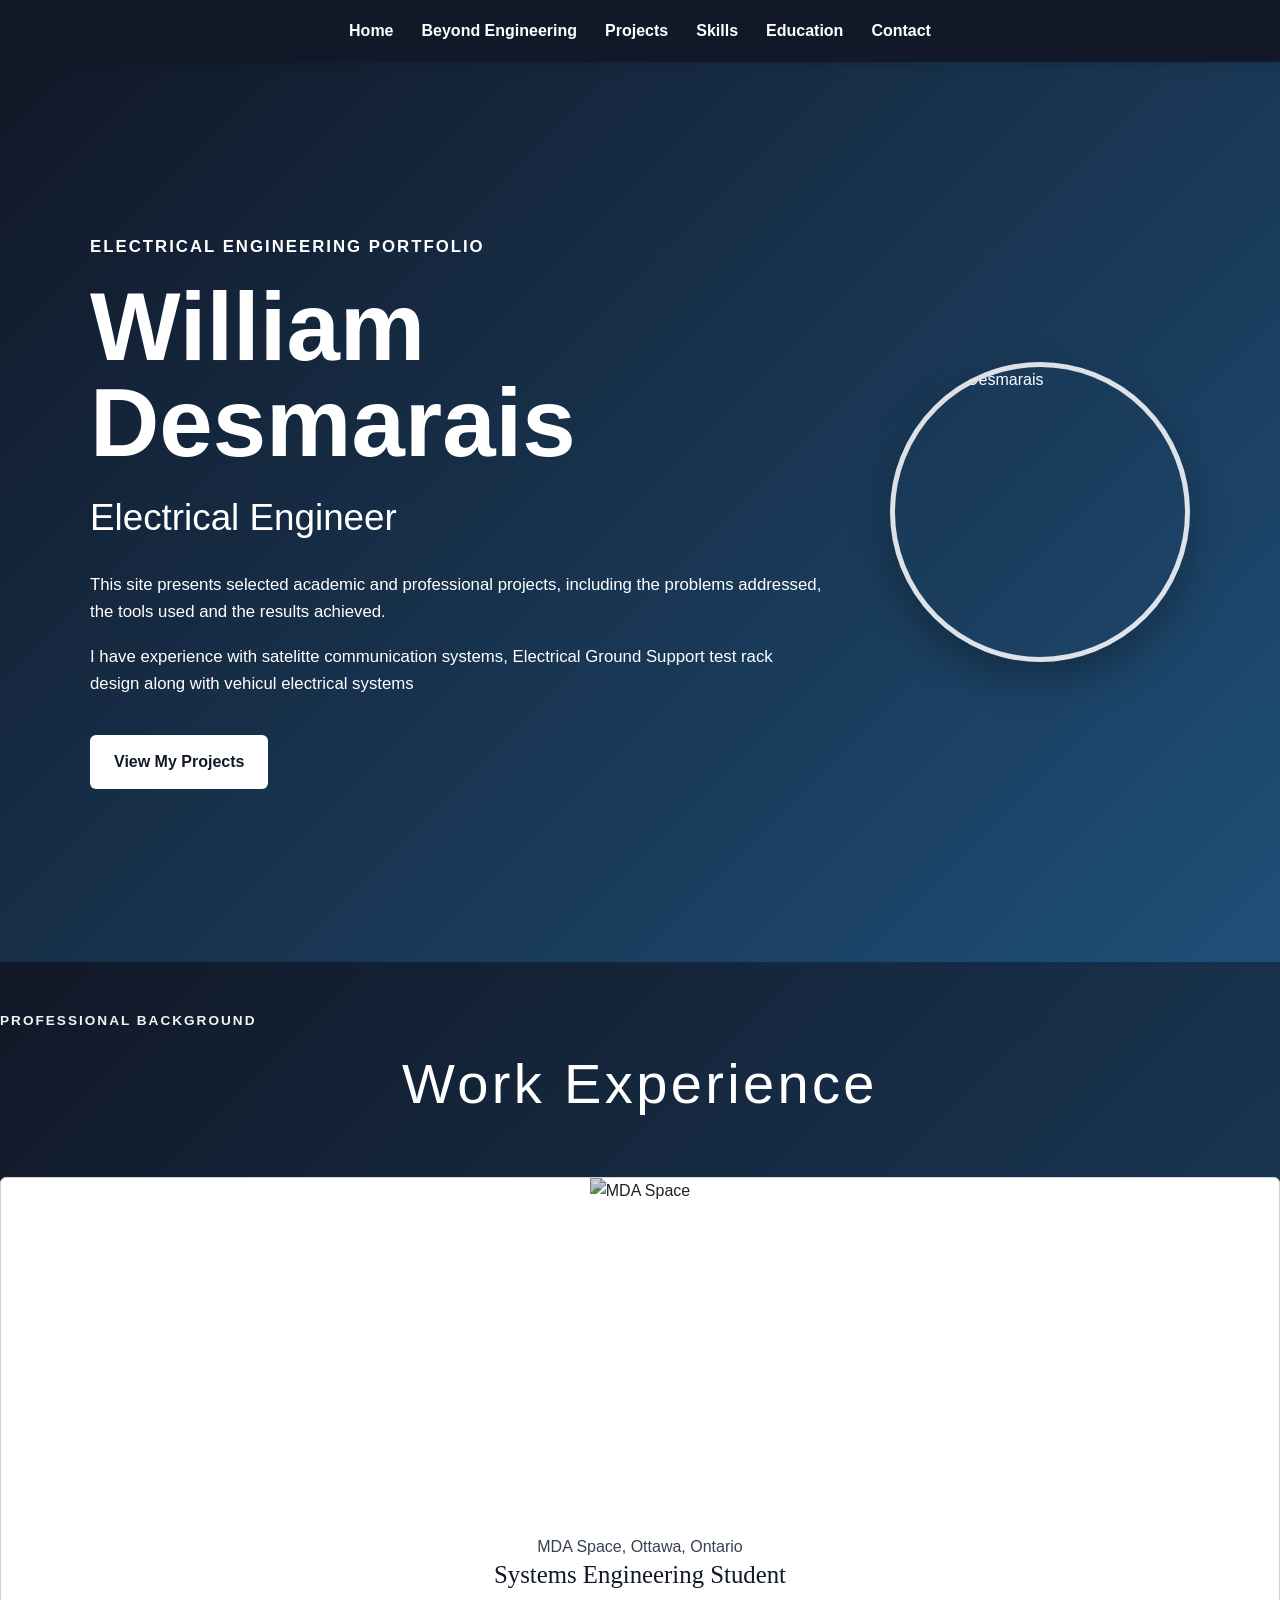
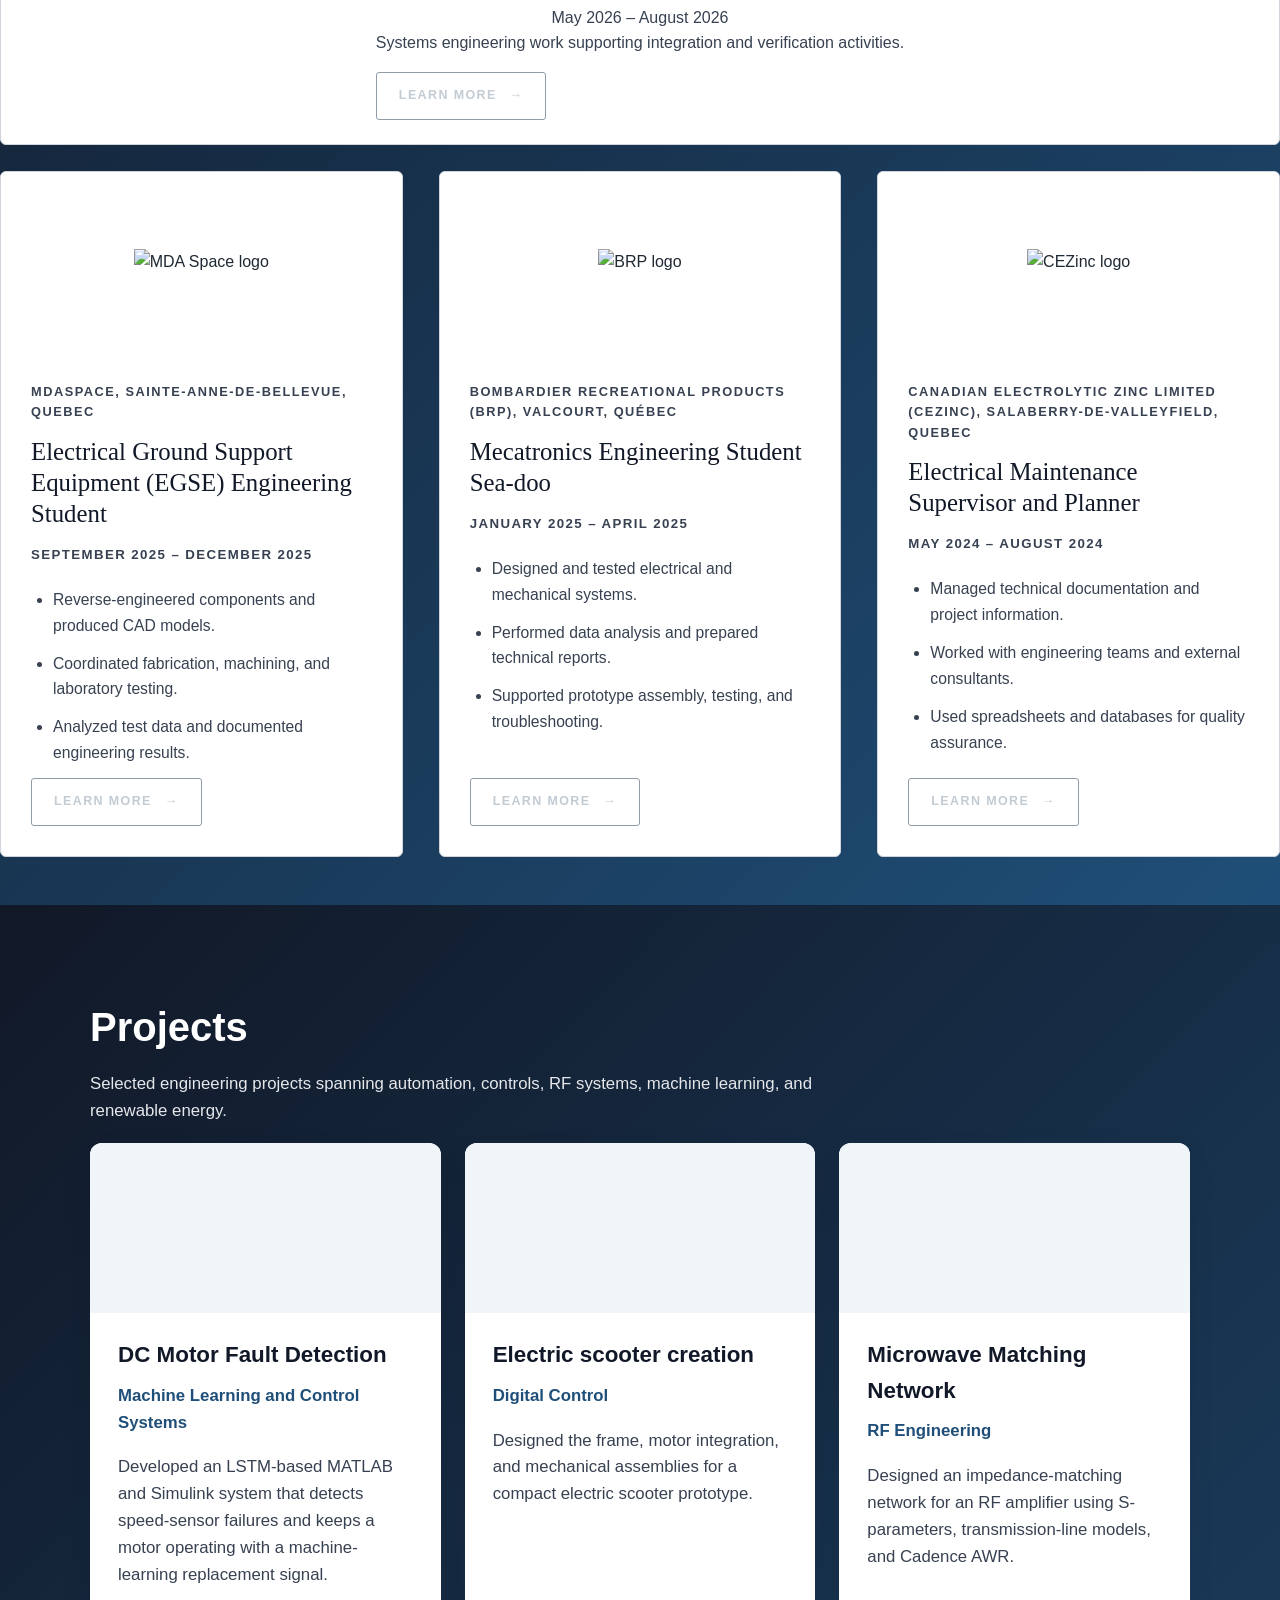
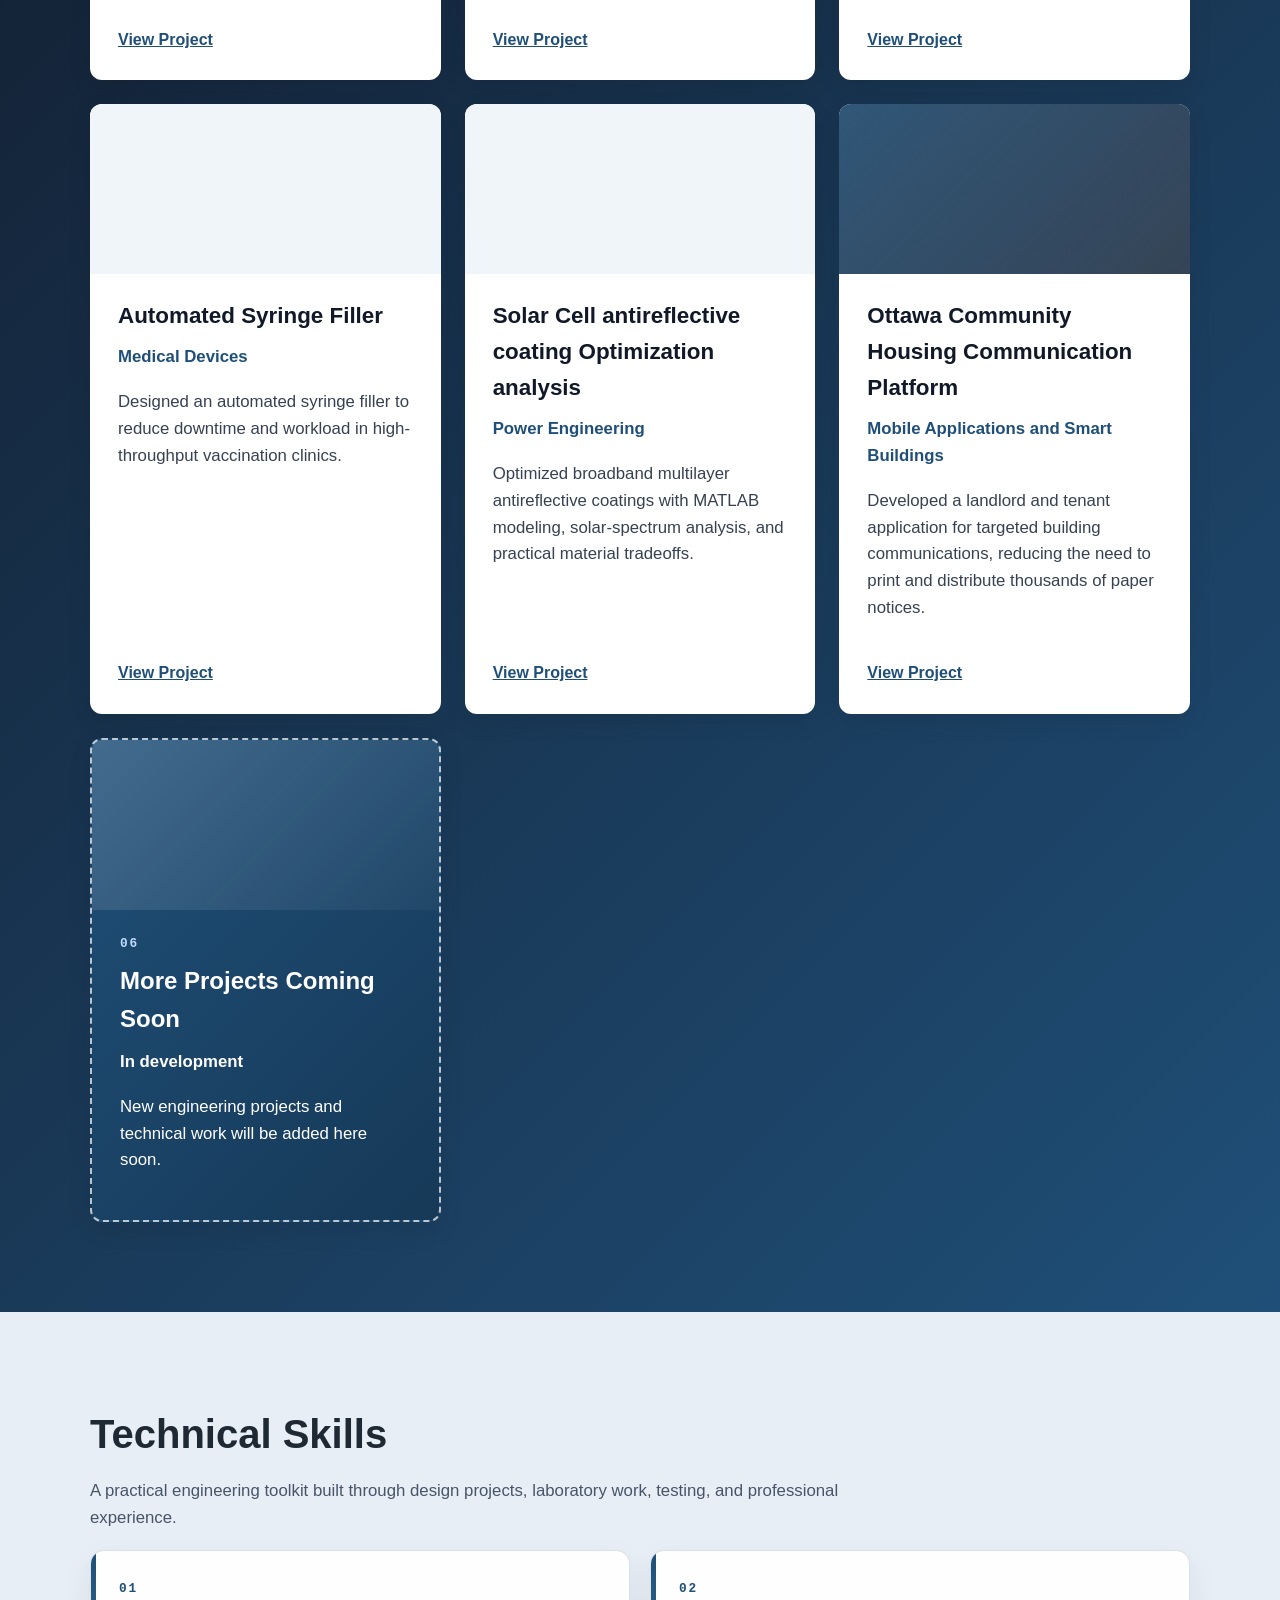
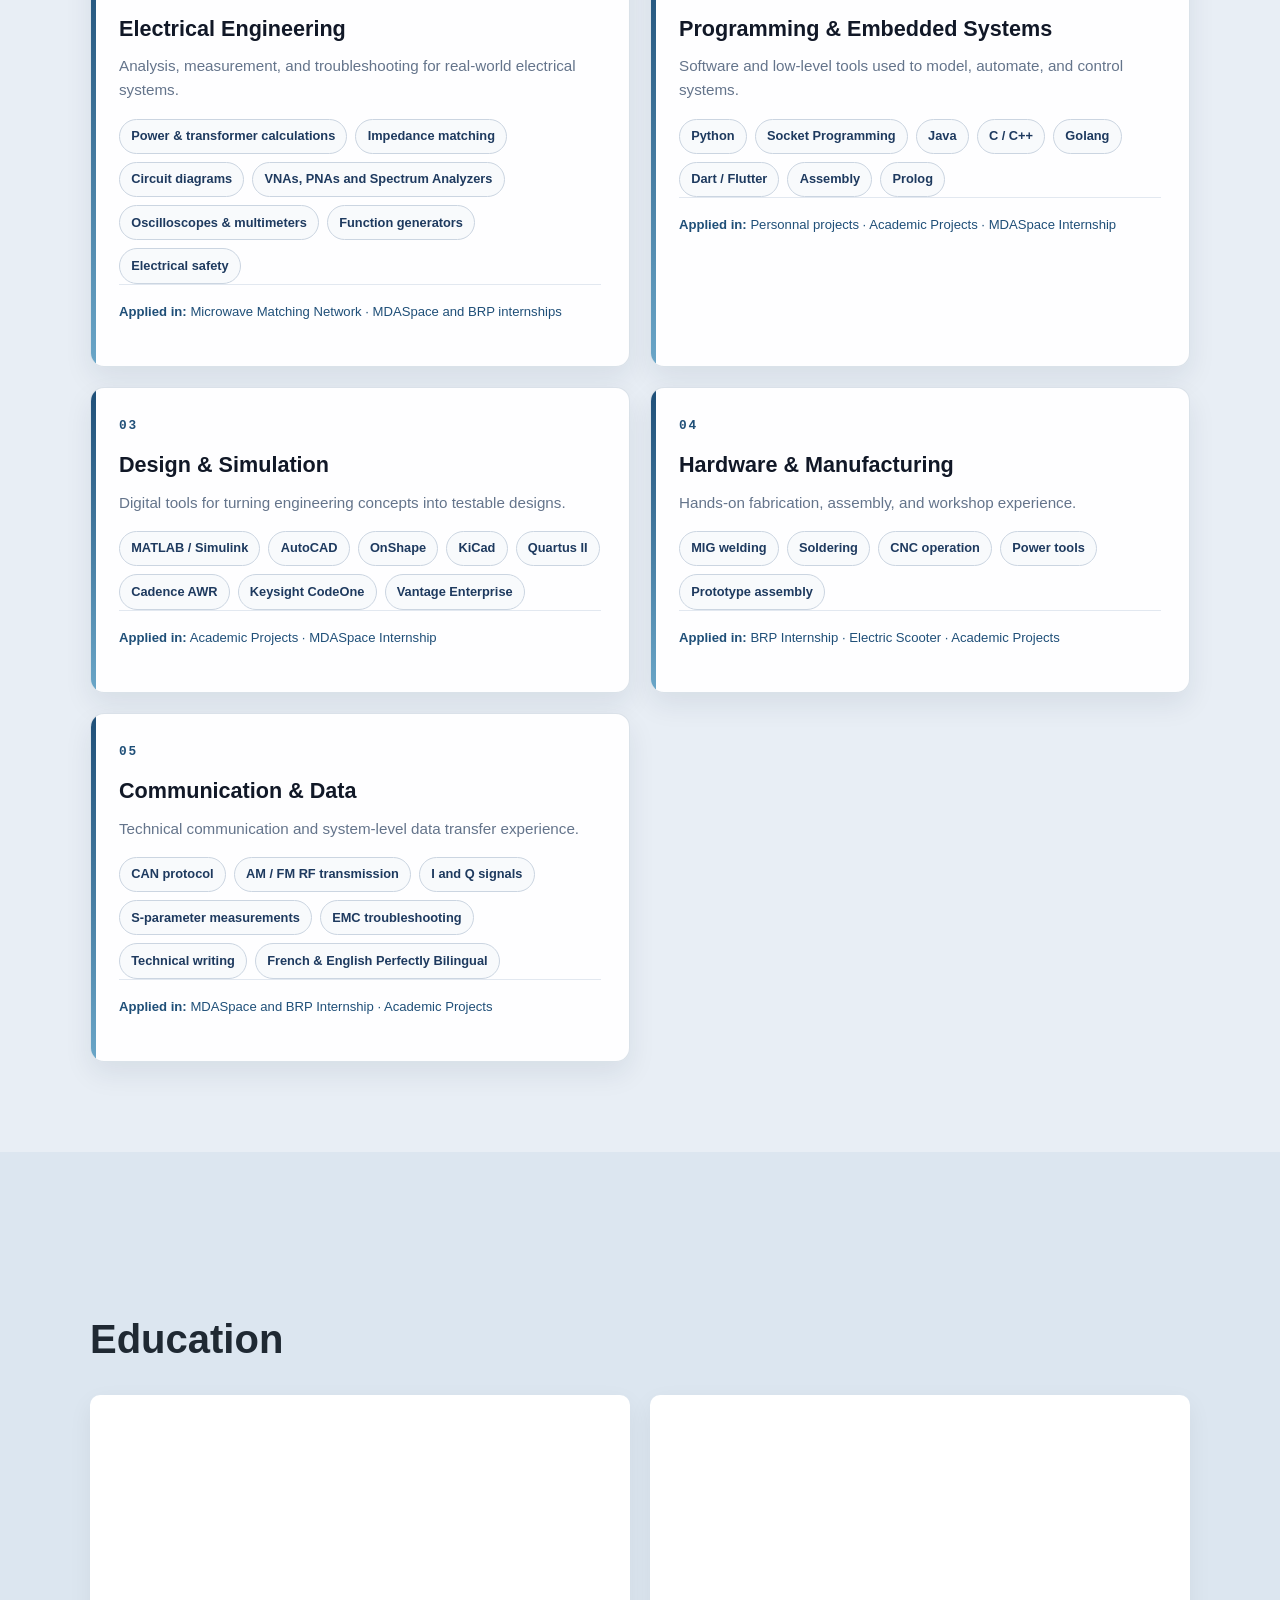
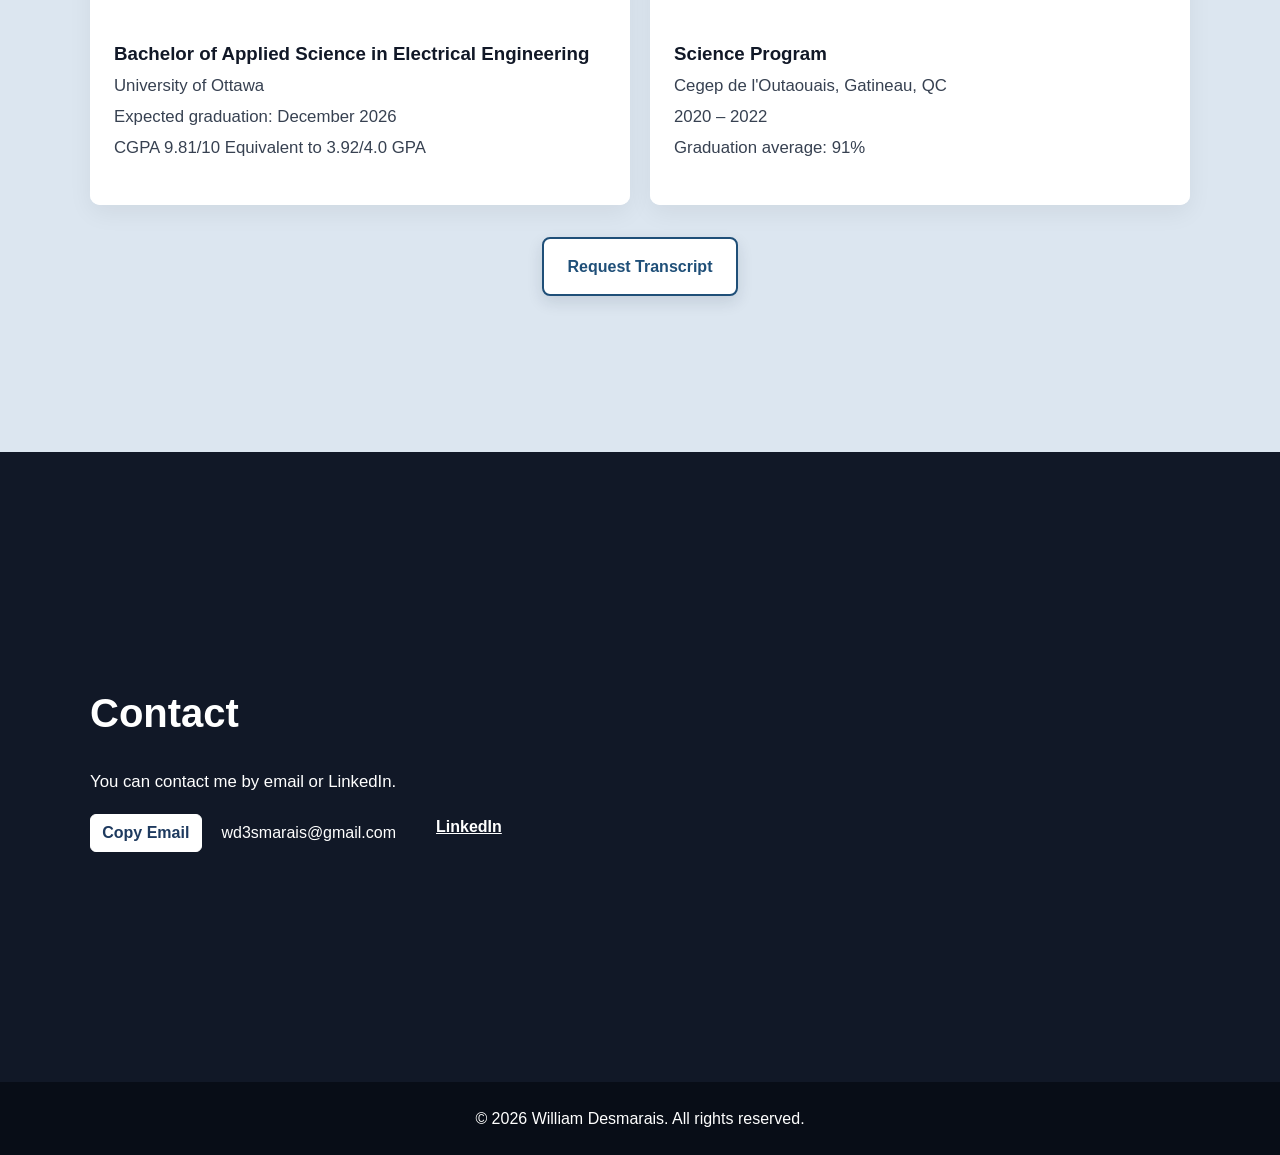
==== index.html @ 2b7c66ec "Rename website portfolio.html to index.html" ====
<!DOCTYPE html>
<html lang="en">
<head>
  <meta charset="UTF-8">

  <meta
    name="viewport"
    content="width=device-width, initial-scale=1.0"
  >

  <title>My Engineering Portfolio</title>

  <link rel="stylesheet" href="styles.css">
</head>

<body>

  <header class="site-header">
    <nav class="navigation">
      <a href="#home">Home</a>
      <a href="about-me.html">Beyond Engineering</a>
      <a href="#projects">Projects</a>
      <a href="#skills">Skills</a>
      <a href="#education">Education</a>
      <a href="#contact">Contact</a>
    </nav>
  </header>

  <main>

    <section id="home" class="section hero-section">
      <div class="content">
        <div class="home-hero-layout">
          <div class="home-hero-copy">
            <p class="eyebrow">Electrical Engineering Portfolio</p>

            <h1>William Desmarais</h1>

            <h2>Electrical Engineer</h2>
            <p>
              This site presents selected academic and professional projects, including the problems addressed, the tools used and the results achieved.
            </p>
            <p>
              I have experience with satelitte communication systems, Electrical Ground Support test rack design along with vehicul electrical systems
            </p>

            <a class="button" href="#projects">
              View My Projects
            </a>
          </div>

          <img
            class="home-profile-image"
            src="images/linkedin-profile.jpg"
            alt="William Desmarais"
          >
        </div>
      </div>
    </section>

    <section id="experience" class="experience-section">
      <div class="experience-container">

        <p class="section-label">Professional Background</p>
        <h2 class="experience-heading">Work Experience</h2>

        <!-- Wide experience (MDASpace) -->
        <div class="experience-card experience-card--wide card--mdaspace">
          <div class="card-image">
                    <img src="images/MDA_Aurora.png" alt="MDA Space" />
          </div>
          <div class="card-content">
            <span class="card-company">MDA Space, Ottawa, Ontario</span>
            <h3 class="card-title">Systems Engineering Student</h3>
            <span class="card-date">May 2026 – August 2026</span>
            <p class="card-coming-soon">Systems engineering work supporting integration and verification activities.</p>
            <a href="mda-space.html" class="experience-button" style="margin-top:1rem">Learn More <span>→</span></a>
          </div>
        </div>

        <div class="experience-grid">

          <!-- Experience 1 -->
           <article class="experience-card">
            <div class="experience-image-box">
              <img
                src="images/MDA.png"
                alt="MDA Space logo"
                class="experience-logo"
              >
            </div>

            <div class="experience-content">
              <p class="experience-company">
                MDASpace, Sainte-Anne-de-Bellevue, Quebec
              </p>

              <h3>Electrical Ground Support Equipment (EGSE) Engineering Student </h3>

              <p class="experience-date">
                September 2025 – December 2025
              </p>

              <ul class="experience-list">
                <li>
                  Reverse-engineered components and produced CAD models.
                </li>

                <li>
                  Coordinated fabrication, machining, and laboratory testing.
                </li>

                <li>
                  Analyzed test data and documented engineering results.
                </li>
              </ul>

              <a href="mda-space.html" class="experience-button">
                Learn More <span>→</span>
              </a>
            </div>
          </article>
          

          <!-- Experience 2 -->
          <article class="experience-card">

            <div class="experience-image-box">
              <img
                src="images/brp.png"
                alt="BRP logo"
                class="experience-logo"
              >
            </div>

            <div class="experience-content">
              <p class="experience-company">
                Bombardier Recreational Products (BRP), Valcourt, Québec
              </p>

              <h3>Mecatronics Engineering Student Sea-doo</h3>

              <p class="experience-date">
                January 2025 – April 2025
              </p>

              <ul class="experience-list">
                <li>
                  Designed and tested electrical and mechanical systems.
                </li>

                <li>
                  Performed data analysis and prepared technical reports.
                </li>

                <li>
                  Supported prototype assembly, testing, and troubleshooting.
                </li>
              </ul>

              <a href="brp.html" class="experience-button">
                Learn More <span>→</span>
              </a>
            </div>

          </article>

          <!-- Experience 3 -->
          <article class="experience-card card--cezinc">
            <div class="experience-image-box">
              <img
                src="images/cezinc_logo.png"
                alt="CEZinc logo"
                class="experience-logo"
              >
            </div>

            <div class="experience-content">
              <p class="experience-company">
                Canadian Electrolytic Zinc Limited (CEZinc), Salaberry-de-Valleyfield, Quebec
              </p>

              <h3>Electrical Maintenance Supervisor and Planner</h3>

              <p class="experience-date">
                May 2024 – August 2024
              </p>

              <ul class="experience-list">
                <li>
                  Managed technical documentation and project information.
                </li>

                <li>
                  Worked with engineering teams and external consultants.
                </li>

                <li>
                  Used spreadsheets and databases for quality assurance.
                </li>
              </ul>

              <a href="cezinc.html" class="experience-button">
                Learn More <span>→</span>
              </a>
            </div>
          </article>

        </div>
      </div>
    </section>

    <section id="projects" class="section projects-section">
      <div class="content">
        <h2>Projects</h2>
        <p class="projects-intro">Selected engineering projects spanning automation, controls, RF systems, machine learning, and renewable energy.</p>

        <div class="project-grid">

          <article class="project-card">
            <div class="project-card__image" style="background-image: url('images/MATLab_Simulink_motor.png');"></div>
            <h3>DC Motor Fault Detection</h3>

            <p class="project-category">
              Machine Learning and Control Systems
            </p>
            

            <p>Developed an LSTM-based MATLAB and Simulink system that detects speed-sensor failures and keeps a motor operating with a machine-learning replacement signal.</p>

            <a href="dc-motor-fault-detection.html">View Project</a>
          </article>

          <article class="project-card">
            <div class="project-card__image" style="background-image: url('images/dog.png');"></div>
            <h3>Electric scooter creation</h3>

            <p class="project-category">
              Digital Control
            </p>

            <p>Designed the frame, motor integration, and mechanical assemblies for a compact electric scooter prototype.</p>

            <a href="electric-scooter-project.html">View Project</a>
          </article>

          <article class="project-card">
            <div class="project-card__image" style="background-image: url('images/Cadence_AWR5_real_design.png');"></div>
            <h3>Microwave Matching Network</h3>

            <p class="project-category">
              RF Engineering
            </p>

            <p>Designed an impedance-matching network for an RF amplifier using S-parameters, transmission-line models, and Cadence AWR.</p>

            <a href="microwave-matching-network.html">View Project</a>
          </article>

          <article class="project-card">
            <div class="project-card__image" style="background-image: url('images/vaccin_filler1.png');"></div>
            <h3>Automated Syringe Filler</h3>

            <p class="project-category">
              Medical Devices
            </p>

            <p>Designed an automated syringe filler to reduce downtime and workload in high-throughput vaccination clinics.</p>

            <a href="automated-syringe-filler.html">View Project</a>
          </article>
          <article class="project-card">
            <div class="project-card__image" style="background-image: url('images/solar-cells.jpg');"></div>
            <h3>Solar Cell antireflective coating Optimization analysis</h3>

            <p class="project-category">
              Power Engineering
            </p>

            <p>Optimized broadband multilayer antireflective coatings with MATLAB modeling, solar-spectrum analysis, and practical material tradeoffs.</p>

            <a href="solar-cell-antireflective-coating.html">View Project</a>
          </article>

          <article class="project-card project-card--housing">
            <div class="project-card__image" aria-hidden="true"></div>
            <h3>Ottawa Community Housing Communication Platform</h3>

            <p class="project-category">
              Mobile Applications and Smart Buildings
            </p>

            <p>Developed a landlord and tenant application for targeted building communications, reducing the need to print and distribute thousands of paper notices.</p>

            <a href="ottawa-community-housing.html">View Project</a>
          </article>

          <article class="project-card project-card--coming-soon">
            <div class="project-card__image" aria-hidden="true"></div>
            <span class="project-card__number">06</span>
            <h3>More Projects Coming Soon</h3>
            <p class="project-category">In development</p>
            <p>New engineering projects and technical work will be added here soon.</p>
          </article>

        </div>
      </div>
    </section>

    <section id="skills" class="section">
      <div class="content">
        <h2>Technical Skills</h2>
        <p class="skills-intro">
          A practical engineering toolkit built through design projects, laboratory work, testing, and professional experience.
        </p>

        <div class="skills-grid">
          <article class="skill-group">
            <span class="skill-group__number">01</span>
            <h3>Electrical Engineering</h3>
            <p>Analysis, measurement, and troubleshooting for real-world electrical systems.</p>
            <div class="skill-tags">
              <span class="skill">Power & transformer calculations</span>
              <span class="skill">Impedance matching</span>
              <span class="skill">Circuit diagrams</span>
              <span class="skill">VNAs, PNAs and Spectrum Analyzers </span>
              <span class="skill">Oscilloscopes & multimeters</span>
              <span class="skill">Function generators</span>
              <span class="skill">Electrical safety</span>
            </div>
            <p class="skill-application"><strong>Applied in:</strong> Microwave Matching Network · MDASpace and BRP internships </p>
          </article>

          <article class="skill-group">
            <span class="skill-group__number">02</span>
            <h3>Programming & Embedded Systems</h3>
            <p>Software and low-level tools used to model, automate, and control systems.</p>
            <div class="skill-tags">
              <span class="skill">Python</span>
              <span class="skill">Socket Programming</span>
              <span class="skill">Java</span>
              <span class="skill">C / C++</span>
              <span class="skill">Golang</span>
              <span class="skill">Dart / Flutter</span>
              <span class="skill">Assembly</span>
              <span class="skill">Prolog</span>
            </div>
            <p class="skill-application"><strong>Applied in:</strong> Personnal projects · Academic Projects · MDASpace Internship</p>
          </article>

          <article class="skill-group">
            <span class="skill-group__number">03</span>
            <h3>Design & Simulation</h3>
            <p>Digital tools for turning engineering concepts into testable designs.</p>
            <div class="skill-tags">
              <span class="skill">MATLAB / Simulink</span>
              <span class="skill">AutoCAD</span>
              <span class="skill">OnShape</span>
              <span class="skill">KiCad</span>
              <span class="skill">Quartus II</span>
              <span class="skill">Cadence AWR</span>
              <span class="skill">Keysight CodeOne</span>
              <span class="skill">Vantage Enterprise</span>
            </div>
            <p class="skill-application"><strong>Applied in:</strong> Academic Projects · MDASpace Internship </p>
          </article>

          <article class="skill-group">
            <span class="skill-group__number">04</span>
            <h3>Hardware & Manufacturing</h3>
            <p>Hands-on fabrication, assembly, and workshop experience.</p>
            <div class="skill-tags">
              <span class="skill">MIG welding</span>
              <span class="skill">Soldering</span>
              <span class="skill">CNC operation</span>
              <span class="skill">Power tools</span>
              <span class="skill">Prototype assembly</span>
            </div>
            <p class="skill-application"><strong>Applied in:</strong> BRP Internship · Electric Scooter · Academic Projects</p>
          </article>

          <article class="skill-group">
            <span class="skill-group__number">05</span>
            <h3>Communication & Data</h3>
            <p>Technical communication and system-level data transfer experience.</p>
            <div class="skill-tags">
              <span class="skill">CAN protocol</span>
              <span class="skill">AM / FM RF transmission</span>
              <span class="skill">I and Q signals</span>
              <span class="skill">S-parameter measurements</span>
              <span class="skill">EMC troubleshooting</span>
              <span class="skill">Technical writing</span>
              <span class="skill">French & English Perfectly Bilingual</span>
            </div>
            <p class="skill-application"><strong>Applied in:</strong> MDASpace and BRP Internship · Academic Projects</p>
          </article>
        </div>
      </div>
    </section>

    <section id="education" class="section alternate-section">
      <div class="content">
        <h2>Education</h2>

        <div class="education-grid">

          <article class="education-card">
            <div class="education-bg education-bg--uottawa" aria-hidden="true"></div>
            <div class="education-content">
              <h3>Bachelor of Applied Science in Electrical Engineering</h3>
              <p>University of Ottawa</p>
              <p>Expected graduation: December 2026</p>
              <p>CGPA 9.81/10 Equivalent to 3.92/4.0 GPA</p>
            </div>
          </article>

          <article class="education-card">
            <div class="education-bg education-bg--cegep" aria-hidden="true"></div>
            <div class="education-content">
              <h3>Science Program</h3>
              <p>Cegep de l'Outaouais, Gatineau, QC</p>
              <p>2020 – 2022</p>
              <p>Graduation average: 91%</p>
            </div>
          </article>

        </div>
        <div class="transcript-link-heading">
          <a
            class="transcript-link"
            href="https://drive.google.com/file/d/1nlEFDDzpBe4-nw4jWjgIbIqHIEkdgCs4/view?usp=sharing"
            target="_blank"
            rel="noopener"
          >
            Request Transcript
          </a>
        </div>
      </div>
    </section>

    <section id="contact" class="section contact-section">
      <div class="content">
        <h2>Contact</h2>

        <p>
          You can contact me by email or LinkedIn.
        </p>

        <div class="contact-links">
          <button
            type="button"
            class="contact-email-button"
            data-email="wd3smarais@gmail.com"
          >
            Copy Email
          </button>
          <span class="contact-email-address">wd3smarais@gmail.com</span>
          <span class="contact-copy-status" role="status" aria-live="polite"></span>
          <a href="https://www.linkedin.com/in/william-desmarais-288b502a0/" target="_blank">LinkedIn</a>
        </div>
      </div>
    </section>

  </main>

  <footer class="site-footer">
    <p>© 2026 William Desmarais. All rights reserved.</p>
  </footer>

  <script>
    const copyEmailButton = document.querySelector('.contact-email-button');
    const copyEmailStatus = document.querySelector('.contact-copy-status');

    if (copyEmailButton && copyEmailStatus) {
      copyEmailButton.addEventListener('click', async () => {
        const email = copyEmailButton.dataset.email;

        try {
          await navigator.clipboard.writeText(email);
          copyEmailStatus.textContent = 'Email copied to clipboard.';
        } catch (error) {
          copyEmailStatus.textContent = `Copy failed. Email: ${email}`;
        }
      });
    }
  </script>

</body>
</html>
---- styles.css ----
/* Basic reset */

* {
  box-sizing: border-box;
  margin: 0;
  padding: 0;
}

html {
  scroll-behavior: smooth;
  scroll-padding-top: 70px;
}

body {
  font-family: Arial, Helvetica, sans-serif;
  line-height: 1.6;
  color: #1f2933;
  background-  color: #ffffff;
}

.project-card--housing .project-card__image {
  background:
    linear-gradient(135deg, rgba(31, 79, 120, 0.95), rgba(15, 35, 60, 0.85)),
    repeating-linear-gradient(
      45deg,
      transparent,
      transparent 18px,
      rgba(255, 255, 255, 0.08) 18px,
      rgba(255, 255, 255, 0.08) 20px
    );
}

.project-detail-hero--housing {
  display: flex;
  flex-direction: column;
  justify-content: flex-start;
  gap: 1.5rem;
  padding-top: 2rem;
  background: #111827;
}

.housing-hero-image {
  display: block;
  width: min(900px, 92%);
  height: 260px;
  margin: 0 auto;
  object-fit: contain;
  filter: saturate(0.8);
}

.project-detail-hero--housing .project-detail-hero__content {
  position: relative;
  z-index: 1;
  padding-top: 0;
}

.housing-image-card {
  margin: 2rem 0;
  overflow: hidden;
  border-radius: 10px;
  background: #f3f4f6;
  box-shadow: 0 8px 24px rgba(15, 35, 60, 0.1);
}

.housing-image-card img {
  display: block;
  width: 100%;
  max-height: 560px;
  object-fit: contain;
  background: #ffffff;
}

.housing-image-card figcaption {
  padding: 0.85rem 1rem;
  color: #374151;
  font-size: 0.9rem;
  line-height: 1.5;
  text-align: center;
}

.housing-feature-callout {
  margin-top: 2rem;
}

/* Navigation */

.site-header {
  position: sticky;
  top: 0;
  z-index: 1000;
  background-color: #111827;
  box-shadow: 0 2px 10px rgba(0, 0, 0, 0.15);
}

.navigation {
  max-width: 1100px;
  margin: 0 auto;
  padding: 18px 24px;
  display: flex;
  justify-content: center;
  gap: 28px;
  flex-wrap: wrap;
}

.navigation a {
  color: #ffffff;
  text-decoration: none;
  font-weight: bold;
}

.navigation a:hover {
  text-decoration: underline;
}

/* General sections */

.section {
  min-height: 100vh;
  padding: 90px 24px;
  display: flex;
  align-items: center;
  background-color: #e8eef5;
}

.content {
  width: 100%;
  max-width: 1100px;
  margin: 0 auto;
}

.section h2 {
  font-size: 2.5rem;
  margin-bottom: 24px;
}

.section p {
  max-width: 750px;
  margin-bottom: 18px;
  font-size: 1.05rem;
}

.alternate-section {
  background-color: #dce6f0;
}

/* Hero section */

.hero-section {
  background: linear-gradient(
    135deg,
    #111827,
    #1f4f78
  );

  color: #ffffff;
}

#about,
.experience-section {
  background: linear-gradient(
    135deg,
    #111827,
    #1f4f78
  );
}

#about {
  color: #ffffff;
}

#about p {
  color: #ffffff;
}

.about-page-hero {
  min-height: 58vh;
  padding: 7rem 24px 5rem;
  background: linear-gradient(135deg, #111827, #1f4f78);
  color: #ffffff;
}

.about-page-hero h1 {
  max-width: 800px;
  margin: 0 0 1.25rem;
  font-size: clamp(2.75rem, 7vw, 5.5rem);
  line-height: 1.05;
}

.about-page-hero p:not(.eyebrow) {
  max-width: 720px;
  font-size: 1.15rem;
  line-height: 1.8;
}

.about-activities-section {
  min-height: 70vh;
  padding: 4rem 24px 6rem;
  background: #eef4f8;
}

.about-back-link {
  display: inline-block;
  margin-bottom: 2rem;
  color: #1f4f78;
  font-weight: 700;
  text-decoration: none;
}

.about-back-link:hover {
  color: #111827;
  text-decoration: underline;
}

.about-activities-section h2 {
  margin-bottom: 0.75rem;
  color: #111827;
  font-size: 2.5rem;
}

.about-intro {
  max-width: 720px;
  margin-bottom: 2rem;
  color: #374151;
  font-size: 1.05rem;
}

.about-activity-grid {
  display: grid;
  grid-template-columns: repeat(2, minmax(0, 1fr));
  gap: 1.5rem;
}

.about-activity-card {
  overflow: hidden;
  border-radius: 12px;
  background: #ffffff;
  box-shadow: 0 10px 24px rgba(15, 35, 60, 0.1);
}

.about-activity-card img {
  display: block;
  width: 100%;
  height: 220px;
  object-fit: cover;
}

.about-activity-card div {
  padding: 1.5rem;
}

.about-activity-card h3 {
  margin-bottom: 0.5rem;
  color: #111827;
  font-size: 1.35rem;
}

.about-activity-card p {
  margin: 0;
  color: #374151;
  line-height: 1.7;
}

.hero-section h1 {
  font-size: clamp(3rem, 8vw, 6rem);
  line-height: 1;
  margin-bottom: 18px;
}

.home-hero-layout {
  display: flex;
  align-items: center;
  justify-content: space-between;
  gap: 4rem;
}

.home-hero-copy {
  flex: 1 1 auto;
}

.home-profile-image {
  width: clamp(180px, 24vw, 300px);
  height: clamp(180px, 24vw, 300px);
  flex: 0 0 auto;
  border: 5px solid rgba(255, 255, 255, 0.85);
  border-radius: 50%;
  object-fit: cover;
  box-shadow: 0 18px 40px rgba(0, 0, 0, 0.28);
}

.hero-section h2 {
  font-size: clamp(1.4rem, 4vw, 2.3rem);
  font-weight: normal;
  margin-bottom: 24px;
}

.eyebrow {
  text-transform: uppercase;
  letter-spacing: 2px;
  font-weight: bold;
}

@media (max-width: 700px) {
  .home-hero-layout {
    flex-direction: column-reverse;
    align-items: flex-start;
    gap: 2rem;
  }

  .home-profile-image {
    align-self: center;
    width: 190px;
    height: 190px;
  }
}

/* Buttons */

.button {
  display: inline-block;
  margin-top: 20px;
  padding: 14px 24px;
  background-color: #ffffff;
  color: #111827;
  text-decoration: none;
  border-radius: 6px;
  font-weight: bold;
}

.button:hover {
  transform: translateY(-2px);
}

/* Projects */

.projects-section {
  background: linear-gradient(
    135deg,
    #111827,
    #1f4f78
  );
  color: #ffffff;
}

.projects-section h2 {
  color: #ffffff;
}

.projects-intro {
  max-width: 720px;
  margin: -0.75rem 0 2rem;
  color: #e5e7eb;
}

.project-grid {
  display: grid;
  grid-template-columns: repeat(3, minmax(0, 1fr));
  gap: 24px;
}

.project-card {
  display: flex;
  flex-direction: column;
  min-height: 440px;
  overflow: hidden;
  background-color: #ffffff;
  padding: 0 28px 28px;
  border-radius: 10px;
  box-shadow: 0 8px 24px rgba(0, 0, 0, 0.08);
}

.project-card__image {
  height: 170px;
  margin: 0 -28px 24px;
  background-color: #eef5fa;
  background-repeat: no-repeat;
  background-position: center;
  background-size: contain;
  filter: saturate(0.85);
}

.project-card h3 {
  margin-bottom: 10px;
  color: #111827;
  font-size: 1.4rem;
}

.project-category {
  font-weight: bold;
  color: #1f4f78;
}

.project-card p:not(.project-category) {
  flex: 1;
  color: #374151;
}

.project-card a {
  align-self: flex-start;
  margin-top: 1.25rem;
  color: #1f4f78;
  font-weight: bold;
}

.project-card--coming-soon {
  justify-content: flex-start;
  border: 2px dashed rgba(255, 255, 255, 0.7);
  background: linear-gradient(135deg, #1f4f78, #163957);
}

.project-card--coming-soon .project-card__image {
  background-color: transparent;
  background-image: linear-gradient(135deg, rgba(255,255,255,0.16), rgba(255,255,255,0.03));
}

.project-card--coming-soon h3,
.project-card--coming-soon p {
  color: #ffffff !important;
}

.project-card--coming-soon h3 {
  font-size: 1.5rem;
}

.project-card__number {
  margin-bottom: 0.5rem;
  color: #bfdbfe;
  font-family: monospace;
  font-size: 0.8rem;
  font-weight: 700;
  letter-spacing: 0.15em;
}

@media (max-width: 1000px) {
  .project-grid {
    grid-template-columns: repeat(2, minmax(0, 1fr));
  }
}

@media (max-width: 650px) {
  .project-grid {
    grid-template-columns: 1fr;
  }
}

/* Skills */

.skills-intro {
  max-width: 700px;
  margin: -0.75rem 0 2rem;
  color: #475569;
}

.skills-grid {
  display: grid;
  grid-template-columns: repeat(2, minmax(0, 1fr));
  gap: 1.25rem;
}

.skill-group {
  position: relative;
  padding: 1.75rem;
  border: 1px solid rgba(31, 79, 120, 0.16);
  border-radius: 14px;
  background: rgba(255, 255, 255, 0.94);
  box-shadow: 0 12px 28px rgba(15, 35, 60, 0.08);
  overflow: hidden;
}

.skill-group::before {
  content: '';
  position: absolute;
  inset: 0 auto 0 0;
  width: 5px;
  background: linear-gradient(180deg, #1f4f78, #6aa6c8);
}

.skill-group__number {
  display: block;
  margin-bottom: 0.75rem;
  color: #1f4f78;
  font-family: monospace;
  font-size: 0.8rem;
  font-weight: 700;
  letter-spacing: 0.15em;
}

.skill-group h3 {
  margin-bottom: 0.5rem;
  color: #111827;
  font-size: 1.35rem;
}

.skill-group > p {
  margin-bottom: 1rem;
  color: #64748b;
  font-size: 0.95rem;
}

.skill-tags {
  display: flex;
  flex-wrap: wrap;
  gap: 0.5rem;
}

.skill {
  padding: 0.4rem 0.7rem;
  border: 1px solid #cbd5e1;
  border-radius: 999px;
  background: #f8fafc;
  color: #1e3a5f;
  font-size: 0.8rem;
  font-weight: 700;
}

.skill-application {
  padding-top: 1rem;
  border-top: 1px solid #e2e8f0;
  color: #1f4f78 !important;
  font-size: 0.82rem !important;
}

@media (max-width: 800px) {
  .skills-grid {
    grid-template-columns: 1fr;
  }
}

/* Education */

.education-entry {
  border-left: 4px solid #1f4f78;
  padding-left: 20px;
}

/* Education grid and cards */

.education-grid {
  display: grid;
  grid-template-columns: repeat(auto-fit, minmax(280px, 1fr));
  gap: 1.25rem;
  margin-top: 1.25rem;
}

.education-card {
  position: relative;
  display: flex;
  flex-direction: column;
  border-radius: 10px;
  overflow: hidden;
  background-color: #ffffff;
  box-shadow: 0 8px 24px rgba(0,0,0,0.06);
}

.education-card .education-bg {
  position: relative;
  width: 100%;
  height: 220px;
  flex: 0 0 220px;
  background-size: cover;
  background-position: center;
  filter: saturate(0.9);
}

.education-bg--uottawa {
  background-image: url("images/uottawa_logo.png");
}

.education-bg--cegep {
  background-image: url("images/cegep_logo.png");
}

.education-content {
  position: relative;
  z-index: 1;
  min-height: 190px;
  padding: 1.5rem;
  background-color: #ffffff;
}

.education-content h3 {
  color: #111827;
  margin-bottom: 0.25rem;
}

.education-content p {
  margin: 0.25rem 0;
  color: #374151;
}

.transcript-link-heading {
  margin-top: 2rem;
  text-align: center;
}

.transcript-link {
  display: inline-block;
  padding: 0.9rem 1.5rem;
  border: 2px solid #1f4f78;
  border-radius: 8px;
  background-color: #ffffff;
  color: #1f4f78;
  font-weight: 700;
  text-decoration: none;
  box-shadow: 0 6px 16px rgba(15, 35, 60, 0.12);
  transition: background-color 0.2s ease, color 0.2s ease, transform 0.2s ease;
}

.transcript-link:hover {
  color: #ffffff;
  background-color: #1f4f78;
  transform: translateY(-2px);
}

@media (max-width: 700px) {
  .education-grid {
    grid-template-columns: 1fr;
  }
}

/* Contact */

.contact-section {
  min-height: 70vh;
  background-color: #111827;
  color: #ffffff;
}

.contact-links {
  display: flex;
  gap: 20px;
  flex-wrap: wrap;
}

.contact-links a {
  color: #ffffff;
  font-weight: bold;
}

.contact-email-button {
  border: 1px solid #ffffff;
  border-radius: 6px;
  padding: 0.35rem 0.7rem;
  background: #ffffff;
  color: #1e3a5f;
  cursor: pointer;
  font: inherit;
  font-weight: bold;
}

.contact-email-button:hover {
  background: #dbeaf5;
}

.contact-email-address {
  align-self: center;
  color: #ffffff;
}

.contact-copy-status {
  align-self: center;
  color: #c8e6c9;
  font-size: 0.9rem;
}

/* Footer */

.site-footer {
  padding: 24px;
  text-align: center;
  background-color: #080d17;
  color: #ffffff;
}

/* Project detail page */

.project-detail-page {
  min-height: 100vh;
  background-color: #ffffff;
}

.project-detail-hero {
  position: relative;
  min-height: 100vh;
  display: flex;
  align-items: center;
  justify-content: center;
  overflow: hidden;
  color: #ffffff;
  text-align: center;
  background-color: #111827;
}

.project-detail-hero__bg {
  position: absolute;
  inset: 0;
  background-image: url("images/dog.png");
  background-size: cover;
  background-position: center;
  transform: scale(1.05);
  filter: brightness(0.65) saturate(0.9);
  opacity: 1;
  transition: opacity 0.2s ease-out;
}

.project-detail-hero__overlay {
  position: absolute;
  inset: 0;
  background: linear-gradient(180deg, rgba(0, 0, 0, 0.2) 0%, rgba(0, 0, 0, 0.75) 100%);
}

.project-detail-hero__content {
  position: relative;
  z-index: 2;
  max-width: 860px;
  padding: 2rem 1.5rem;
}

.project-detail-hero__eyebrow {
  display: inline-block;
  margin-bottom: 1rem;
  font-size: 0.85rem;
  letter-spacing: 0.2em;
  text-transform: uppercase;
  color: #d1d5db;
}

.project-detail-title {
  margin-bottom: 1rem;
  font-size: clamp(2.5rem, 5vw, 4.5rem);
  line-height: 1.1;
}

.project-detail-subtitle {
  margin: 0 auto;
  max-width: 720px;
  font-size: 1.1rem;
  line-height: 1.7;
  color: #f3f4f6;
}

.project-detail-section {
  padding: 4rem 1.5rem 5rem;
  background-color: #ffffff;
}

.project-detail-content {
  max-width: 860px;
  margin: 0 auto;
}

.project-detail-content h2 {
  margin-bottom: 1rem;
  font-size: 2rem;
  color: #111827;
}

.project-detail-content p {
  margin-bottom: 1rem;
  font-size: 1.05rem;
  line-height: 1.8;
  color: #374151;
}

.project-detail-image {
  display: block;
  width: 100%;
  max-height: 620px;
  margin: 2rem 0 1.5rem;
  object-fit: contain;
  background-color: #f3f4f6;
}

.experience-detail-figure {
  margin: 2rem 0;
  overflow: hidden;
  border-radius: 10px;
  background-color: #f3f4f6;
  box-shadow: 0 8px 24px rgba(15, 35, 60, 0.1);
}

.experience-detail-figure img {
  display: block;
  width: 100%;
  max-height: 620px;
  object-fit: contain;
  background-color: #ffffff;
}

.experience-detail-figure figcaption {
  padding: 0.85rem 1rem;
  color: #374151;
  font-size: 0.9rem;
  line-height: 1.5;
  text-align: center;
}

.brp-image-grid {
  display: grid;
  grid-template-columns: repeat(2, minmax(0, 1fr));
  gap: 1.25rem;
  margin: 2rem 0;
}

.brp-image-card {
  margin: 0;
  overflow: hidden;
  border-radius: 10px;
  background-color: #f3f4f6;
  box-shadow: 0 8px 24px rgba(15, 35, 60, 0.1);
}

.brp-image-card img {
  display: block;
  width: 100%;
  height: 260px;
  object-fit: contain;
  background-color: #ffffff;
}

.brp-image-card figcaption {
  padding: 0.85rem 1rem;
  color: #374151;
  font-size: 0.9rem;
  line-height: 1.5;
  text-align: center;
}

.scooter-image-card {
  margin: 2rem 0;
}

.scooter-image-card img {
  height: auto;
  max-height: 560px;
  object-fit: contain;
}

@media (max-width: 700px) {
  .brp-image-grid {
    grid-template-columns: 1fr;
  }
}

.project-detail-coming-soon {
  margin: 5rem 0 2rem;
  font-size: clamp(2rem, 5vw, 4rem) !important;
  font-weight: 700;
  line-height: 1.1 !important;
  text-align: center;
  color: #111827 !important;
}

.project-detail-link {
  color: #1f4f78;
  font-weight: 700;
  text-decoration: underline;
  text-underline-offset: 3px;
}

.project-detail-link:hover {
  color: #111827;
}

.project-report-link {
  display: inline-block;
  margin-top: 1rem;
  padding: 0.9rem 1.25rem;
  border-radius: 8px;
  background: #1f4f78;
  color: #ffffff;
  font-weight: 700;
  text-decoration: none;
  box-shadow: 0 8px 18px rgba(15, 35, 60, 0.16);
  transition: background-color 0.2s ease, transform 0.2s ease;
}

.project-report-link:hover {
  background: #163957;
  transform: translateY(-2px);
}

.solar-detail-grid {
  display: grid;
  grid-template-columns: repeat(3, minmax(0, 1fr));
  gap: 1rem;
  margin: 2rem 0;
}

.solar-detail-card {
  padding: 1.25rem;
  border-top: 4px solid #1f4f78;
  border-radius: 8px;
  background: #eef5fa;
}

.solar-detail-card h3 {
  margin-bottom: 0.5rem;
  color: #111827;
  font-size: 1.1rem;
}

.solar-detail-card p {
  margin: 0;
  font-size: 0.95rem;
}

.solar-equation-grid {
  display: grid;
  grid-template-columns: repeat(3, minmax(0, 1fr));
  gap: 1rem;
  margin: 2rem 0;
}

.solar-equation-card {
  padding: 1.25rem;
  border: 1px solid #c8d9e8;
  border-radius: 8px;
  background: linear-gradient(145deg, #f8fbfe, #e7f0f7);
}

.solar-equation-card h3 {
  margin-bottom: 0.75rem;
  color: #111827;
  font-size: 1.05rem;
}

.solar-equation-card p:not(.solar-equation) {
  margin: 0;
  color: #374151;
  font-size: 0.9rem;
  line-height: 1.55;
}

.solar-equation {
  display: block;
  margin: 0 0 0.85rem;
  padding: 0.75rem 0.5rem;
  overflow-x: auto;
  color: #163957;
  font-family: "Cambria Math", "Times New Roman", serif;
  font-size: 1.25rem;
  font-weight: 700;
  text-align: center;
  white-space: nowrap;
}

.solar-irradiance-card {
  margin-top: 2rem;
}

.solar-figure {
  margin: 2rem 0 0;
  padding: 1rem;
  border-radius: 10px;
  background: #f8fbfe;
  box-shadow: 0 8px 24px rgba(15, 35, 60, 0.08);
}

.solar-figure figcaption {
  margin-top: 0.75rem;
  color: #374151;
  font-size: 0.9rem;
  line-height: 1.5;
  text-align: center;
}

.solar-layer-diagram,
.solar-reflectivity-chart {
  display: block;
  width: 100%;
  height: auto;
}

.solar-layer {
  stroke: #163957;
  stroke-width: 2;
}

.solar-air {
  fill: #dbeaf5;
}

.solar-layer-one {
  fill: #8fc4e3;
}

.solar-layer-two {
  fill: #5c96bd;
}

.solar-cell {
  fill: #254f70;
}

.solar-diagram-label,
.solar-chart-label {
  fill: #163957;
  font-family: Arial, sans-serif;
  font-size: 16px;
}

.solar-cell + .solar-diagram-label,
.solar-light-arrow {
  stroke: #f6c453;
}

.solar-light-arrow {
  stroke-width: 4;
}

.solar-chart-axis {
  stroke: #163957;
  stroke-width: 2;
}

.solar-chart-gridline {
  stroke: #c8d9e8;
  stroke-width: 1;
  stroke-dasharray: 5 5;
}

.solar-reflectivity-line {
  fill: none;
  stroke: #1f4f78;
  stroke-width: 5;
  stroke-linecap: round;
}

.solar-center-line {
  stroke: #d59b20;
  stroke-width: 2;
  stroke-dasharray: 7 6;
}

.solar-result-callout {
  display: flex;
  flex-direction: column;
  gap: 0.4rem;
  margin-top: 1.5rem;
  padding: 1.25rem 1.5rem;
  border-left: 5px solid #1f4f78;
  border-radius: 8px;
  background: #eef5fa;
  color: #1e3a5f;
}

.solar-result-callout strong {
  color: #111827;
  font-size: 1.1rem;
}

@media (max-width: 700px) {
  .solar-detail-grid,
  .solar-equation-grid {
    grid-template-columns: 1fr;
  }
}

.project-video-link-box {
  display: block;
  margin-top: 2rem;
  padding: 1.25rem 1.5rem;
  border: 2px solid #1f4f78;
  border-radius: 10px;
  background: #eef5fa;
  color: #1e3a5f !important;
  font-size: 1.2rem !important;
  font-weight: 600;
  line-height: 1.6 !important;
  text-align: center;
  text-decoration: none;
  box-shadow: 0 8px 20px rgba(15, 35, 60, 0.1);
  transition: background-color 0.2s ease, color 0.2s ease, transform 0.2s ease;
}

.project-video-link-box:hover {
  background: #1f4f78;
  color: #ffffff !important;
  transform: translateY(-2px);
}

.project-detail-content ul {
  margin: 1.25rem 0 0 1.25rem;
  color: #374151;
  line-height: 1.8;
}

.project-detail-back {
  display: inline-flex;
  align-items: center;
  margin-bottom: 2rem;
  color: #1f4f78;
  font-weight: 700;
  text-decoration: none;
}

.project-detail-back:hover {
  text-decoration: underline;
}

/* Mobile layout */

@media (max-width: 700px) {
  .navigation {
    gap: 14px;
    font-size: 0.9rem;
  }

  .section {
    min-height: auto;
    padding: 80px 20px;
  }

  .hero-section {
    min-height: 100vh;
  }

  .section h2 {
    font-size: 2rem;
  }

  .about-activity-grid {
    grid-template-columns: 1fr;
  }
}

.project-card {
  background-color: white;
  border-radius: 12px;
  overflow: hidden;
}

.project-image {
  display: block;
  width: 100%;
  height: 220px;
  object-fit: cover;
}

.project-content {
  padding: 24px;
}

/* Work-experience section */

.experience-section {
  background: linear-gradient(
    135deg,
    #111827,
    #1f4f78
  );
  padding: 3rem 0;
}
.experience-section h2 {
  font-family: var(--font-head);
  font-weight: 500;
  letter-spacing: 0.06em;
  text-align: center;
  color: #ffffff;
  margin-bottom: 3rem;
}

.experience-container {
  width: 100%;
  max-width: 1400px;
  margin: 0 auto;
}

.section-label {
  margin: 0 0 8px;
  color: #f3f4f6;
  font-size: 0.85rem;
  font-weight: 600;
  letter-spacing: 2px;
  text-transform: uppercase;
}

.experience-heading {
  margin: 0 0 40px;
  color: #ffffff;
  font-size: clamp(2rem, 5vw, 3.5rem);
  text-align: center;
}

/* Three-column layout */

/*.experience-grid {
  display: grid;
  grid-template-columns: repeat(3, minmax(0, 1fr));
  gap: 36px;
}*/
.experience-grid {
  display: grid;
  grid-template-columns: repeat(auto-fit, minmax(240px, 1fr));
  gap: 1.75rem;
}

/* Individual card */
 
.experience-card {
  position: relative;
  background: #ffffff;
  border: 1px solid #d1d5db;
  border-radius: 6px;
  overflow: hidden;
  display: flex;
  flex-direction: column;
  transition: transform var(--dur-base) var(--ease-out-expo),
              border-color var(--dur-base),
              box-shadow var(--dur-base);
}
 
.experience-card:hover {
  transform: translateY(-6px);
  box-shadow: 0 18px 38px rgba(0, 0, 0, 0.32);
}
 
/* Wide card (full-width above grid) */
.experience-card--wide {
  display: flex;
  flex-direction: row;
  gap: 1.25rem;
  align-items: stretch;
  width: 100%;
  margin-bottom: 1.625rem;
}
.experience-card--wide .card-image {
  flex: 0 0 300px;
  height: 240px;
  overflow: hidden;
}
.experience-card--wide .card-image img {
  width: 100%;
  height: 100%;
  object-fit: cover;
}
.experience-card--wide .card-content {
  padding: 1.25rem 1.5rem;
  display: flex;
  flex-direction: column;
  justify-content: center;
}
 
/* Variant: stack vertically and center text for the MDASpace wide card */
.experience-card--wide.card--mdaspace {
  flex-direction: column;
  text-align: center;
  align-items: center;
}
.experience-card--wide.card--mdaspace .card-image {
  flex: 0 0 auto;
  width: 100%;
  height: 320px;
  border-top-left-radius: 6px;
  border-top-right-radius: 6px;
}
.experience-card--wide.card--mdaspace .card-image img {
  width: 100%;
  height: 100%;
  object-fit: cover;
  border-radius: 0;
}
.experience-card--wide.card--mdaspace .card-content {
  padding: 1rem 1.25rem 1.5rem;
  display: flex;
  flex-direction: column;
  align-items: center;
  justify-content: center;
}
.experience-card--wide.card--mdaspace .card-content .card-company,
.experience-card--wide.card--mdaspace .card-content .card-title,
.experience-card--wide.card--mdaspace .card-content .card-date,
.experience-card--wide.card--mdaspace .card-content .card-coming-soon {
  text-align: center;
}
 
/* Ensure consistent look on small screens */
@media (max-width: 700px) {
  .experience-card--wide.card--mdaspace .card-image {
    height: 220px;
  }
}

/* Card image */
.card-image {
  position: relative;
  overflow: hidden;
  height: 190px;
  border-top-left-radius: 6px;
  border-top-right-radius: 6px;
}

.card-image img {
  width: 100%;
  height: 100%;
  object-fit: cover;
  border-top-left-radius: 6px;
  border-top-right-radius: 6px;
  filter: saturate(0.75) brightness(0.85);
  transition: filter var(--dur-slow) var(--ease-out-expo),
              transform var(--dur-slow) var(--ease-out-expo);
}
/* Fixed image area at the top of every card */

.experience-image-box {
  width: 100%;
  height: 180px;

  display: flex;
  align-items: center;
  justify-content: center;

  padding: 25px;
  background-color: #ffffff;
}

.card--cezinc .experience-image-box {
  height: 180px;
}

.card--cezinc .experience-logo {
  max-width: 70%;
  max-height: 150px;
}

/* Small logo centered inside the image area */

.experience-logo {
  display: block;

  width: auto;
  height: auto;

  max-width: 70%;
  max-height: 105px;

  object-fit: contain;
}

/* Card text area */

.experience-content {
  display: flex;
  flex: 1;
  flex-direction: column;

  padding: 30px;
}

.experience-company {
  margin: 0 0 14px;

  color: #a9b0b8;
  font-size: 0.8rem;
  font-weight: 600;
  line-height: 1.6;
  letter-spacing: 1.5px;
  text-transform: uppercase;
}

.experience-card h3 {
  margin: 0 0 14px;

 /* darker color so experience titles read on light backgrounds */
 color: #111827;
 font-family: Georgia, "Times New Roman", serif;
 font-size: 1.55rem;
 font-weight: 500;
 line-height: 1.25;
}

/* reinforce color for experience section specifically */
.experience-section .experience-card h3 {
 color: #111827;
}

.experience-card .card-company,
.experience-card .card-date,
.experience-card .card-coming-soon,
.experience-card .experience-company,
.experience-card .experience-date,
.experience-card .experience-list {
 color: #374151;
}

.experience-date {
  margin: 0 0 22px;

  color: #929ba5;
  font-size: 0.83rem;
  font-weight: 600;
  letter-spacing: 1.4px;
  text-transform: uppercase;
}

.experience-list {
  margin: 0;
  padding-left: 22px;

  color: #aab1b9;
  font-size: 0.98rem;
  line-height: 1.65;
}

.experience-list li {
  margin-bottom: 12px;
}

.experience-button {
  align-self: flex-start;
  margin-top: auto;
  padding: 13px 22px;

  color: #c3cbd3;
  background-color: transparent;
  border: 1px solid #8f9ba7;
  border-radius: 3px;

  font-size: 0.78rem;
  font-weight: 600;
  letter-spacing: 1.4px;
  text-decoration: none;
  text-transform: uppercase;
}

.experience-section .experience-button:hover {
  color: #181d23;
  background-color: #ffffff;
  border-color: #ffffff;
}

.experience-section .experience-button span {
  margin-left: 8px;
}

/* =========================================
   RESPONSIVE LAYOUT
   ========================================= */

/* Two cards per row on tablets */
@media screen and (max-width: 1000px) {
  .experience-grid {
    grid-template-columns: repeat(2, minmax(0, 1fr));
  }
}

/* One column on phones */

@media screen and (max-width: 650px) {
  .experience-section {
    padding: 70px 20px;
  }

  .experience-grid {
    grid-template-columns: 1fr;
  }

  .experience-card {
    min-height: auto;
  }
}

/* Force the three work-experience cards into columns */

.experience-container > .experience-grid {
  display: flex !important;
  flex-direction: row !important;
  flex-wrap: nowrap;
  align-items: stretch;
  width: 100%;
  gap: 36px;
}

.experience-container > .experience-grid > .experience-card {
  flex: 1 1 0;
  width: calc((100% - 72px) / 3);
  min-width: 0;
}



/* Scroll-reveal base state — fade in with a non-clipping sweep overlay */
.reveal {
  position: relative;
  opacity: 0;
  transform: translateY(18px);
  transition: opacity var(--dur-slow) var(--ease-out-expo),
              transform var(--dur-slow) var(--ease-out-expo);
}
.reveal.visible {
  opacity: 1;
  transform: none;
}

.reveal-wipe {
  position: relative;
}

.reveal-wipe::before {
  content: '';
  position: absolute;
  inset: 0;
  background: linear-gradient(90deg, transparent 0%, var(--accent-glow) 45%, transparent 100%);
  transform: translateX(-120%);
  transition: transform var(--dur-slow) var(--ease-out-expo);
  pointer-events: none;
  mix-blend-mode: screen;
  z-index: 5;
}

.reveal-wipe.visible::before {
  transform: translateX(120%);
}

/* Stagger delays for grids */
.reveal:nth-child(2) { transition-delay: 0.08s; }
.reveal:nth-child(3) { transition-delay: 0.16s; }
.reveal:nth-child(4) { transition-delay: 0.24s; }
.reveal:nth-child(5) { transition-delay: 0.32s; }
.reveal:nth-child(6) { transition-delay: 0.40s; }
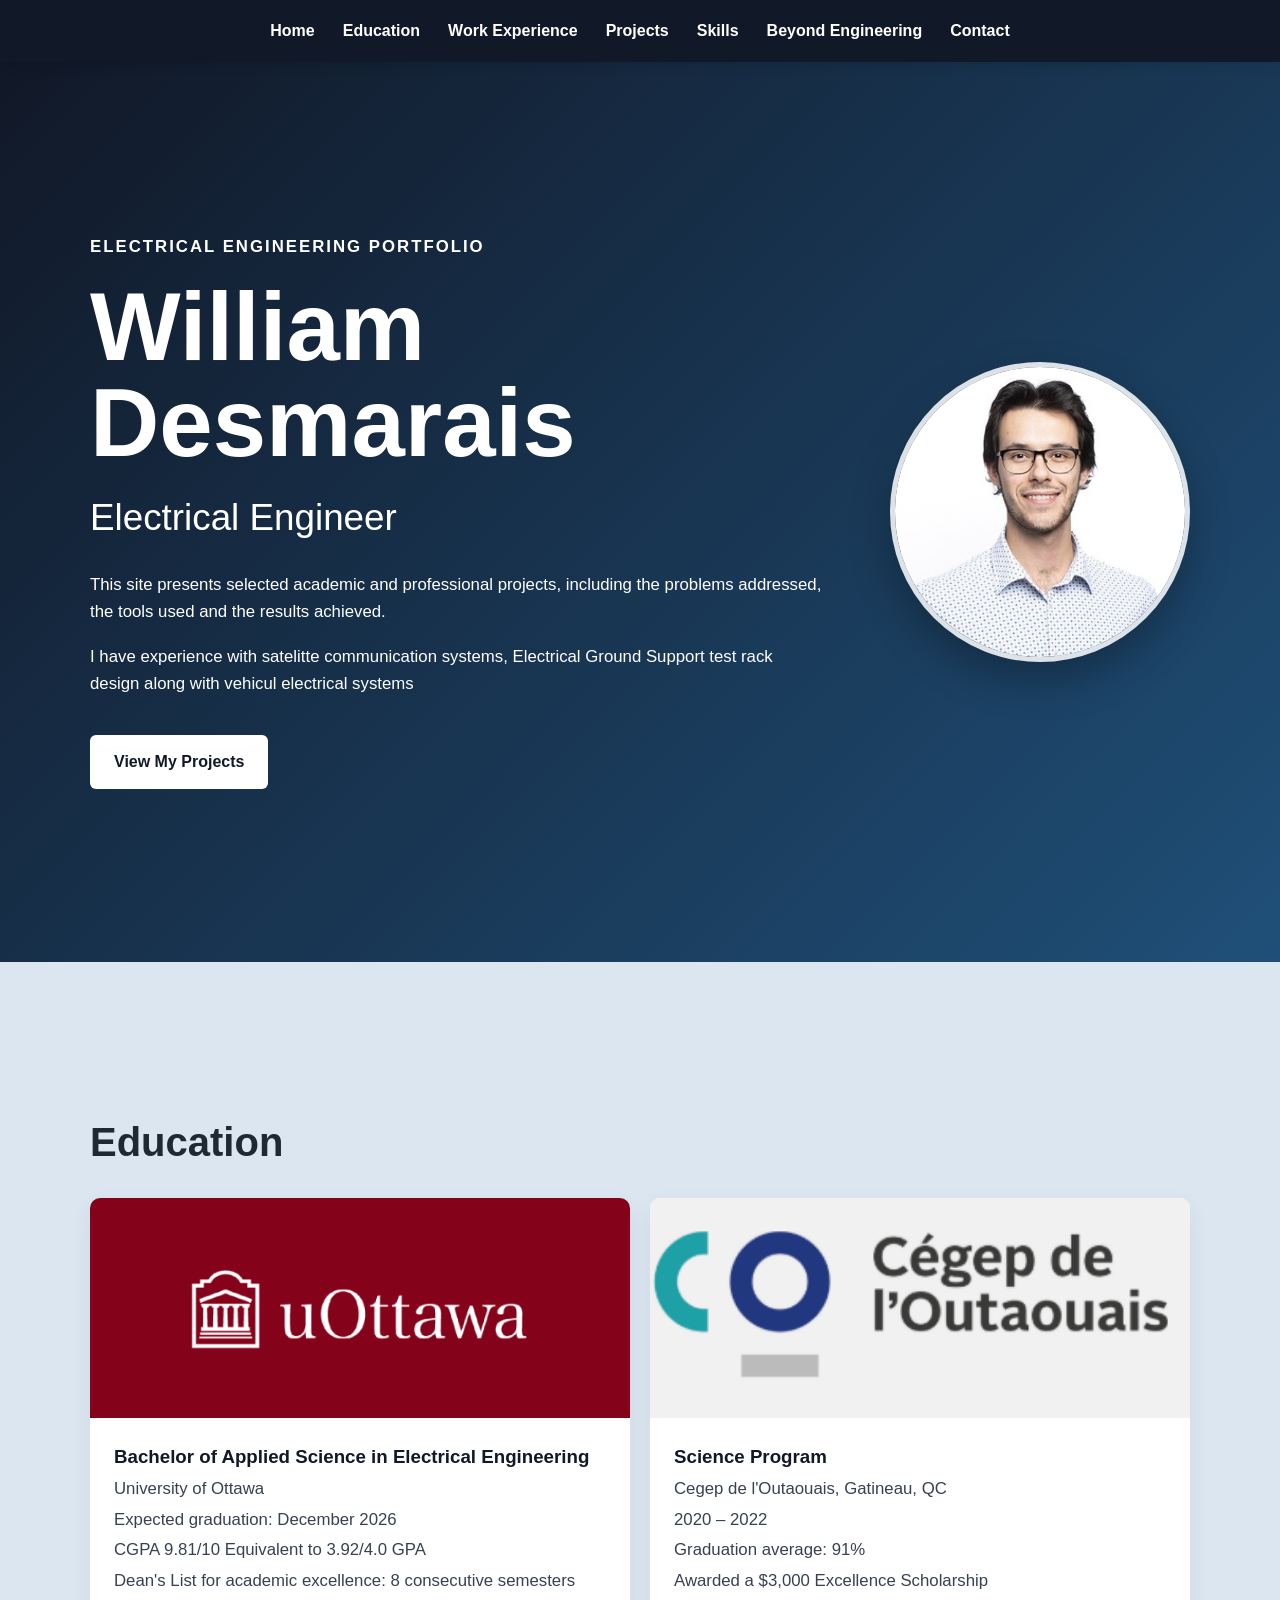
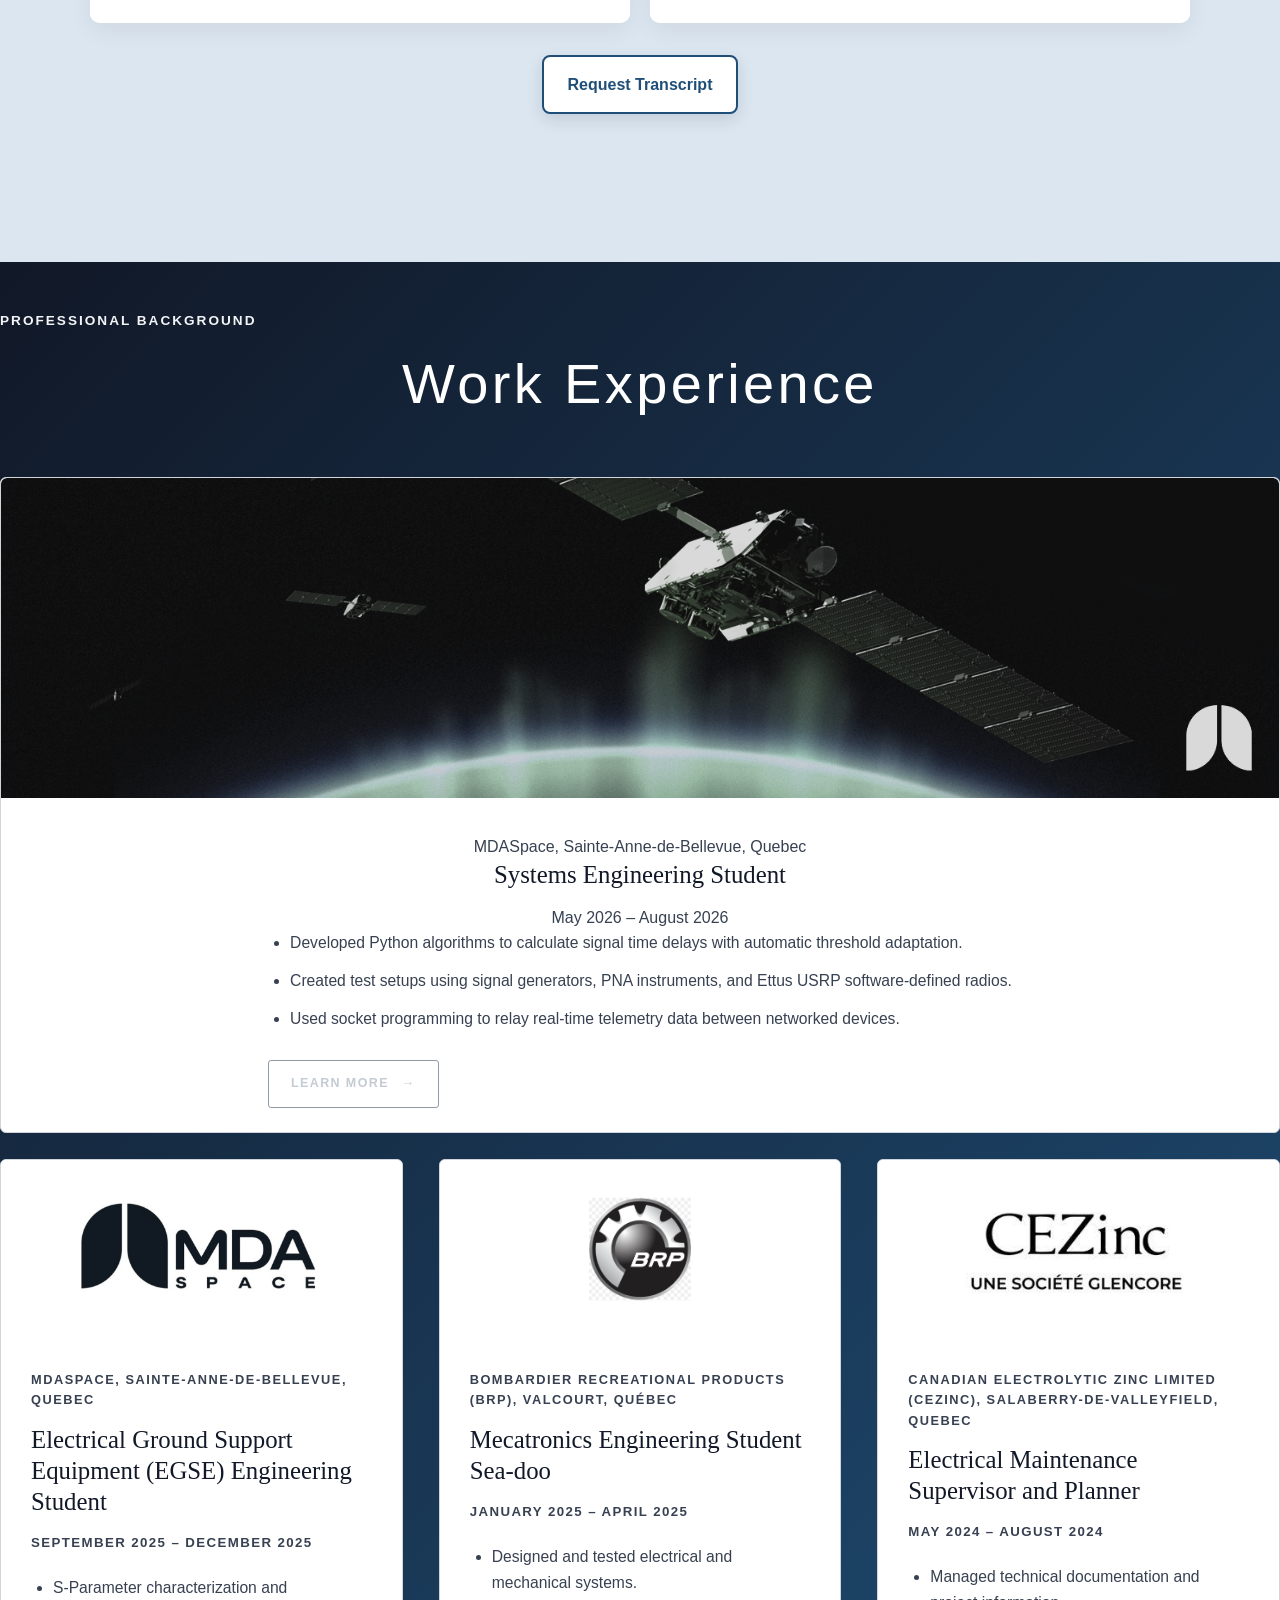
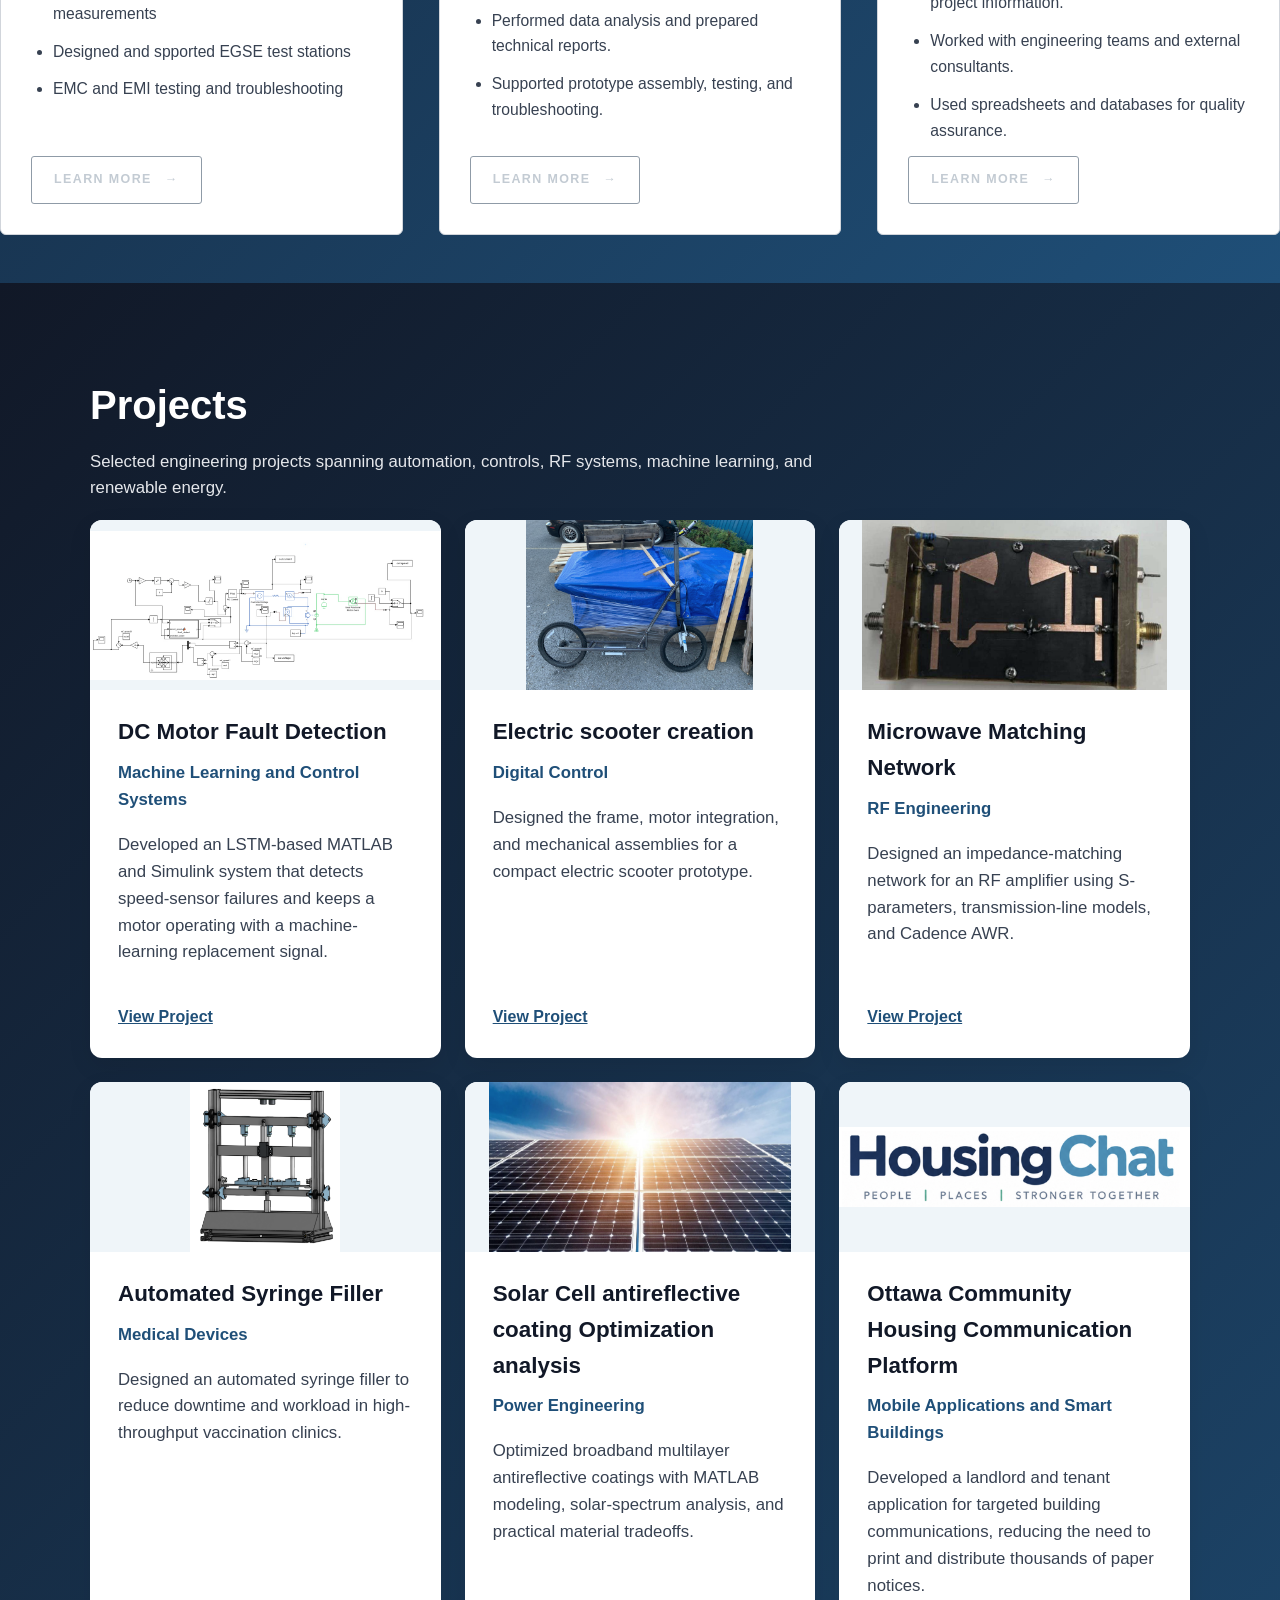
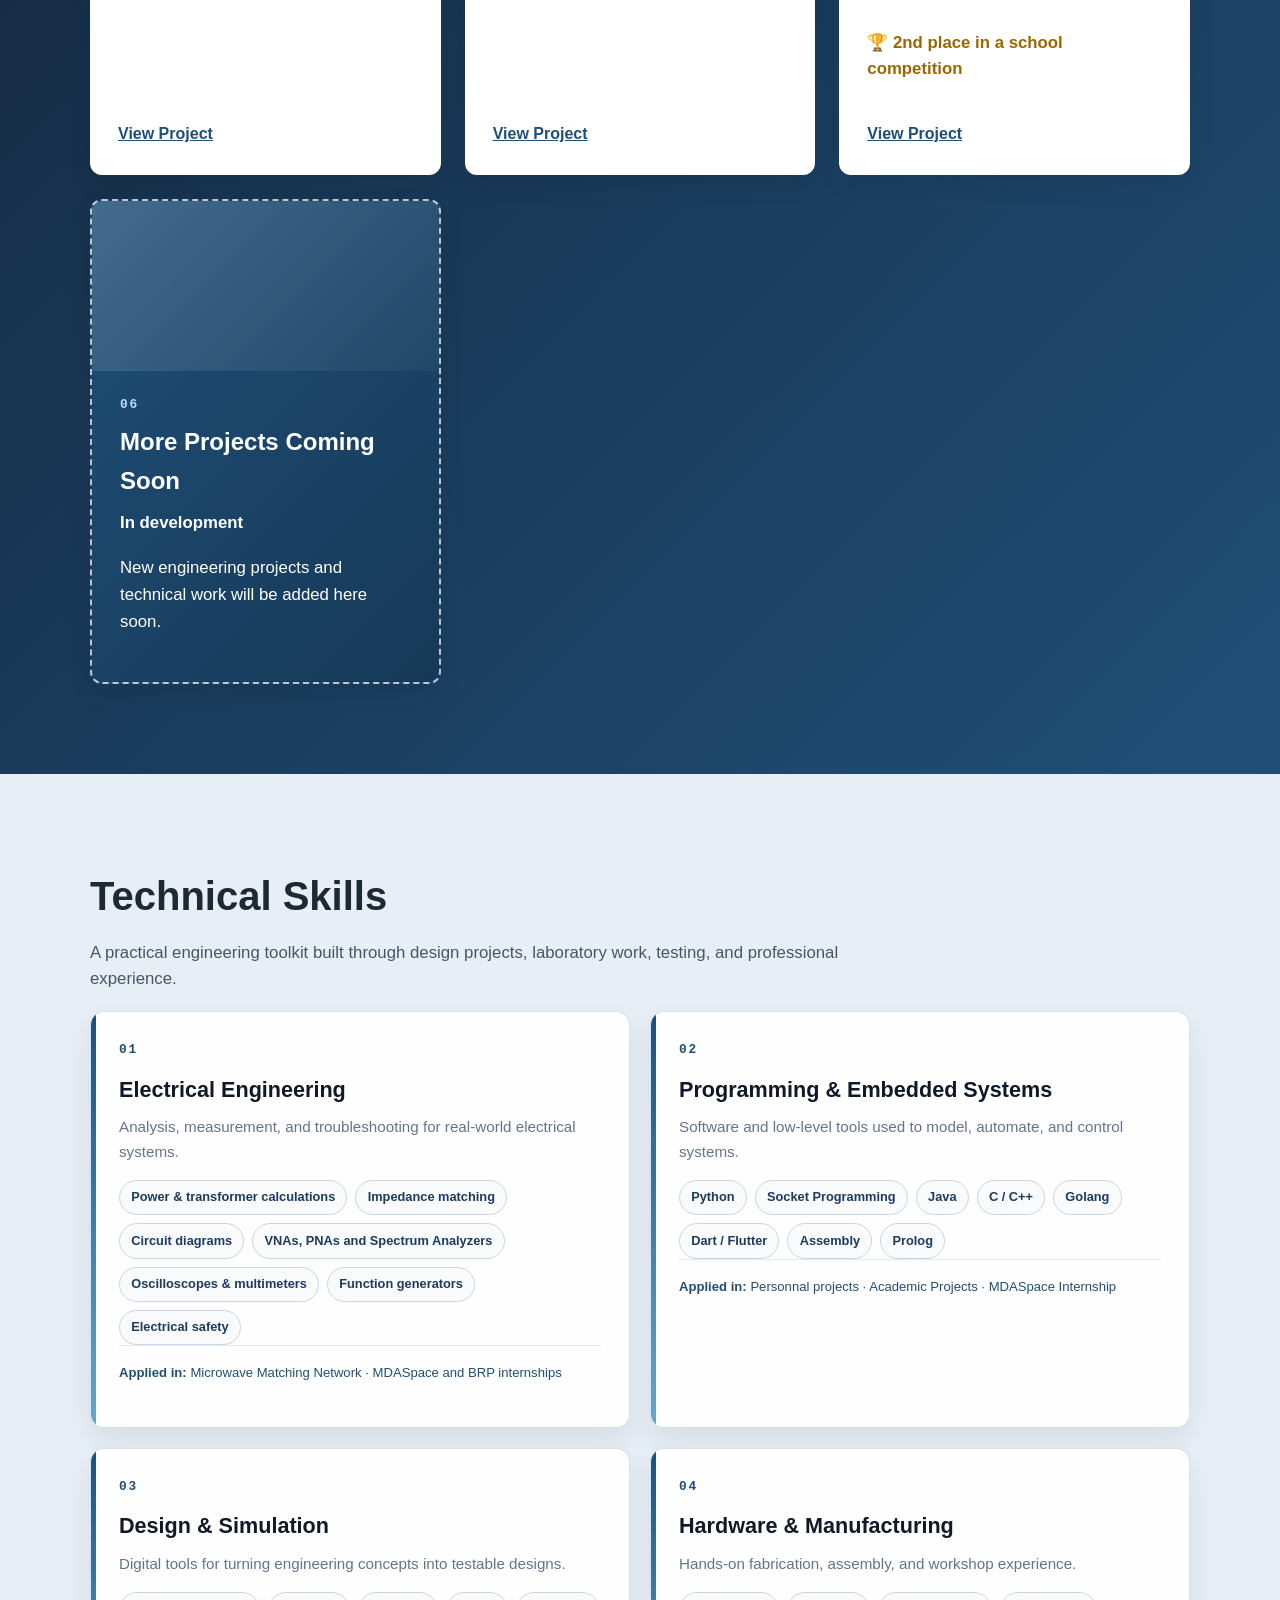
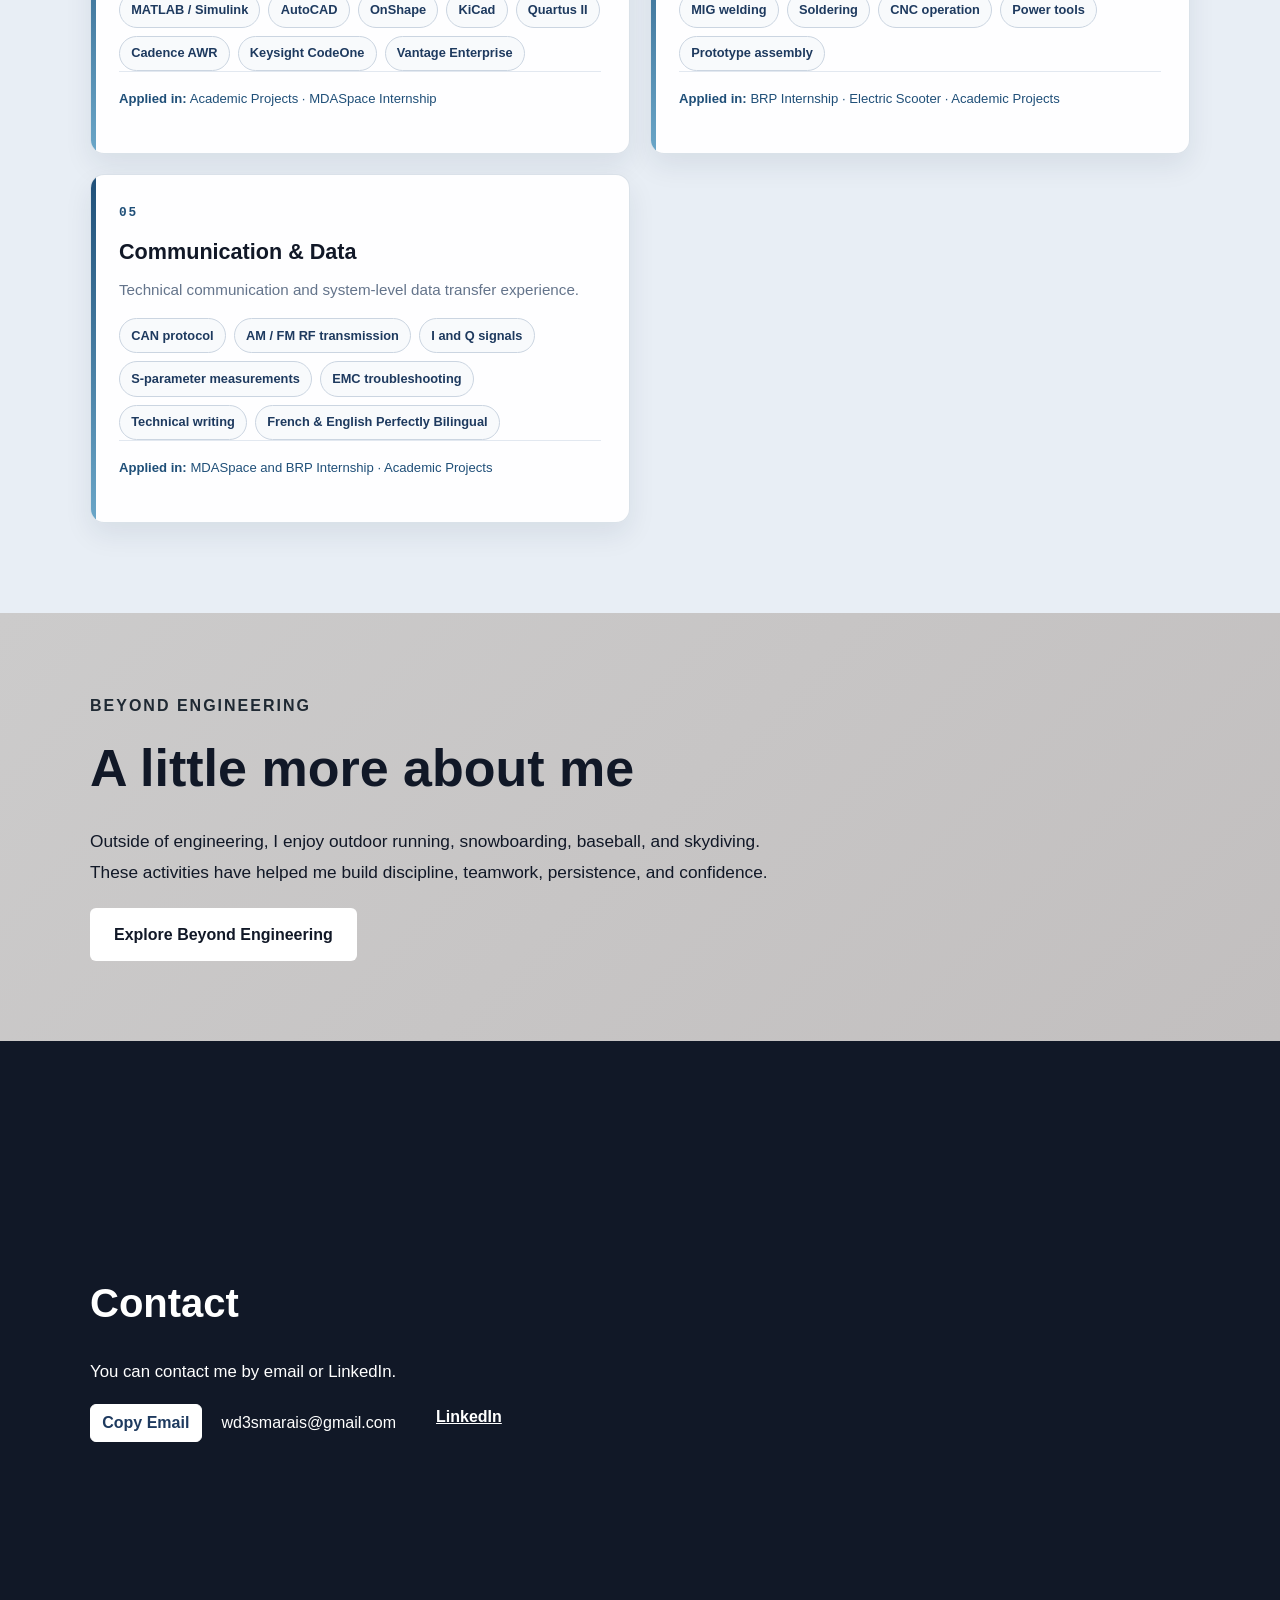
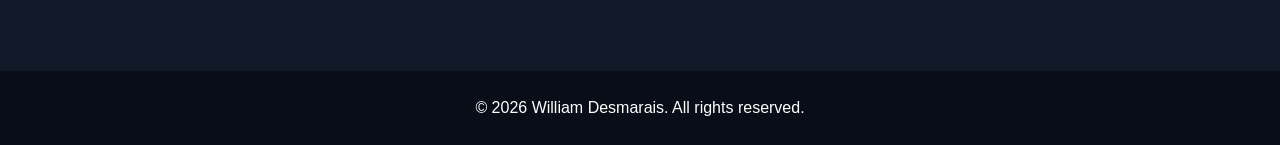
==== commit a66d9d4b: "upload all files added necessary changes" ====
--- a/index.html
+++ b/index.html
@@ -18,10 +18,11 @@
   <header class="site-header">
     <nav class="navigation">
       <a href="#home">Home</a>
-      <a href="about-me.html">Beyond Engineering</a>
+      <a href="#education">Education</a>
+      <a href="#experience">Work Experience</a>
       <a href="#projects">Projects</a>
       <a href="#skills">Skills</a>
-      <a href="#education">Education</a>
+      <a href="#beyond-engineering">Beyond Engineering</a>
       <a href="#contact">Contact</a>
     </nav>
   </header>
@@ -54,6 +55,46 @@
             src="images/linkedin-profile.jpg"
             alt="William Desmarais"
           >
+        </div>
+      </div>
+    </section>
+
+    <section id="education" class="section alternate-section">
+      <div class="content">
+        <h2>Education</h2>
+
+        <div class="education-grid">
+          <article class="education-card">
+            <div class="education-bg education-bg--uottawa" aria-hidden="true"></div>
+            <div class="education-content">
+              <h3>Bachelor of Applied Science in Electrical Engineering</h3>
+              <p>University of Ottawa</p>
+              <p>Expected graduation: December 2026</p>
+              <p>CGPA 9.81/10 Equivalent to 3.92/4.0 GPA</p>
+              <p>Dean's List for academic excellence: 8 consecutive semesters</p>
+            </div>
+          </article>
+
+          <article class="education-card">
+            <div class="education-bg education-bg--cegep" aria-hidden="true"></div>
+            <div class="education-content">
+              <h3>Science Program</h3>
+              <p>Cegep de l'Outaouais, Gatineau, QC</p>
+              <p>2020 – 2022</p>
+              <p>Graduation average: 91%</p>
+              <p>Awarded a $3,000 Excellence Scholarship</p>
+            </div>
+          </article>
+        </div>
+        <div class="transcript-link-heading">
+          <a
+            class="transcript-link"
+            href="https://drive.google.com/file/d/1nlEFDDzpBe4-nw4jWjgIbIqHIEkdgCs4/view?usp=sharing"
+            target="_blank"
+            rel="noopener"
+          >
+            Request Transcript
+          </a>
         </div>
       </div>
     </section>
@@ -70,10 +111,14 @@
                     <img src="images/MDA_Aurora.png" alt="MDA Space" />
           </div>
           <div class="card-content">
-            <span class="card-company">MDA Space, Ottawa, Ontario</span>
+            <span class="card-company">MDASpace, Sainte-Anne-de-Bellevue, Quebec</span>
             <h3 class="card-title">Systems Engineering Student</h3>
             <span class="card-date">May 2026 – August 2026</span>
-            <p class="card-coming-soon">Systems engineering work supporting integration and verification activities.</p>
+            <ul class="experience-list experience-summary-list">
+              <li>Developed Python algorithms to calculate signal time delays with automatic threshold adaptation.</li>
+              <li>Created test setups using signal generators, PNA instruments, and Ettus USRP software-defined radios.</li>
+              <li>Used socket programming to relay real-time telemetry data between networked devices.</li>
+            </ul>
             <a href="mda-space.html" class="experience-button" style="margin-top:1rem">Learn More <span>→</span></a>
           </div>
         </div>
@@ -103,15 +148,15 @@
 
               <ul class="experience-list">
                 <li>
-                  Reverse-engineered components and produced CAD models.
-                </li>
-
-                <li>
-                  Coordinated fabrication, machining, and laboratory testing.
-                </li>
-
-                <li>
-                  Analyzed test data and documented engineering results.
+                  S-Parameter characterization and measurements
+                </li>
+
+                <li>
+                  Designed and spported EGSE test stations
+                </li>
+
+                <li>
+                  EMC and EMI testing and troubleshooting
                 </li>
               </ul>
 
@@ -232,7 +277,7 @@
           </article>
 
           <article class="project-card">
-            <div class="project-card__image" style="background-image: url('images/dog.png');"></div>
+            <div class="project-card__image" style="background-image: url('images/scooter.jpg');"></div>
             <h3>Electric scooter creation</h3>
 
             <p class="project-category">
@@ -283,7 +328,7 @@
           </article>
 
           <article class="project-card project-card--housing">
-            <div class="project-card__image" aria-hidden="true"></div>
+            <div class="project-card__image" style="background-image: url('images/housing4.png');"></div>
             <h3>Ottawa Community Housing Communication Platform</h3>
 
             <p class="project-category">
@@ -291,6 +336,7 @@
             </p>
 
             <p>Developed a landlord and tenant application for targeted building communications, reducing the need to print and distribute thousands of paper notices.</p>
+            <p class="project-achievement">🏆 2nd place in a school competition</p>
 
             <a href="ottawa-community-housing.html">View Project</a>
           </article>
@@ -398,43 +444,16 @@
       </div>
     </section>
 
-    <section id="education" class="section alternate-section">
+    <section id="beyond-engineering" class="beyond-preview-section">
       <div class="content">
-        <h2>Education</h2>
-
-        <div class="education-grid">
-
-          <article class="education-card">
-            <div class="education-bg education-bg--uottawa" aria-hidden="true"></div>
-            <div class="education-content">
-              <h3>Bachelor of Applied Science in Electrical Engineering</h3>
-              <p>University of Ottawa</p>
-              <p>Expected graduation: December 2026</p>
-              <p>CGPA 9.81/10 Equivalent to 3.92/4.0 GPA</p>
-            </div>
-          </article>
-
-          <article class="education-card">
-            <div class="education-bg education-bg--cegep" aria-hidden="true"></div>
-            <div class="education-content">
-              <h3>Science Program</h3>
-              <p>Cegep de l'Outaouais, Gatineau, QC</p>
-              <p>2020 – 2022</p>
-              <p>Graduation average: 91%</p>
-            </div>
-          </article>
-
-        </div>
-        <div class="transcript-link-heading">
-          <a
-            class="transcript-link"
-            href="https://drive.google.com/file/d/1nlEFDDzpBe4-nw4jWjgIbIqHIEkdgCs4/view?usp=sharing"
-            target="_blank"
-            rel="noopener"
-          >
-            Request Transcript
-          </a>
-        </div>
+        <p class="eyebrow">Beyond Engineering</p>
+        <h2>A little more about me</h2>
+        <p>
+          Outside of engineering, I enjoy outdoor running, snowboarding,
+          baseball, and skydiving. These activities have helped me build
+          discipline, teamwork, persistence, and confidence.
+        </p>
+        <a class="button" href="about-me.html">Explore Beyond Engineering</a>
       </div>
     </section>
 
@@ -486,4 +505,4 @@
   </script>
 
 </body>
-</html>
+</html>
--- a/styles.css
+++ b/styles.css
@@ -19,15 +19,10 @@
 }
 
 .project-card--housing .project-card__image {
-  background:
-    linear-gradient(135deg, rgba(31, 79, 120, 0.95), rgba(15, 35, 60, 0.85)),
-    repeating-linear-gradient(
-      45deg,
-      transparent,
-      transparent 18px,
-      rgba(255, 255, 255, 0.08) 18px,
-      rgba(255, 255, 255, 0.08) 20px
-    );
+  background-color: #eef5fa;
+  background-position: center;
+  background-repeat: no-repeat;
+  background-size: contain;
 }
 
 .project-detail-hero--housing {
@@ -258,6 +253,25 @@
   margin: 0;
   color: #374151;
   line-height: 1.7;
+}
+
+.beyond-preview-section {
+  padding: 5rem 24px;
+  
+  background: linear-gradient(135deg, #cccbcb, #c2bfbf);
+}
+
+.beyond-preview-section h2 {
+  margin: 0.5rem 0 1rem;
+  color: #111827;
+  font-size: clamp(2rem, 5vw, 3.25rem);
+}
+
+.beyond-preview-section p:not(.eyebrow) {
+  max-width: 720px;
+  color: #111827;
+  font-size: 1.08rem;
+  line-height: 1.8;
 }
 
 .hero-section h1 {
@@ -399,6 +413,30 @@
   margin-top: 1.25rem;
   color: #1f4f78;
   font-weight: bold;
+}
+
+.project-achievement {
+  flex: 0 0 auto !important;
+  margin-top: 0.75rem;
+  color: #9a6700 !important;
+  font-weight: 700;
+}
+
+.housing-achievement {
+  display: flex;
+  flex-direction: column;
+  gap: 0.35rem;
+  margin: 1.5rem 0;
+  padding: 1rem 1.25rem;
+  border-left: 5px solid #d59b20;
+  border-radius: 8px;
+  background: #fff8e1;
+  color: #5f4500;
+}
+
+.housing-achievement strong {
+  color: #7a5600;
+  font-size: 1.05rem;
 }
 
 .project-card--coming-soon {
@@ -1273,6 +1311,12 @@
 .experience-card--wide.card--mdaspace .card-content .card-coming-soon {
   text-align: center;
 }
+
+.experience-summary-list {
+  width: min(100%, 760px);
+  margin: 0 0 0.5rem;
+  text-align: left;
+}
  
 /* Ensure consistent look on small screens */
 @media (max-width: 700px) {
